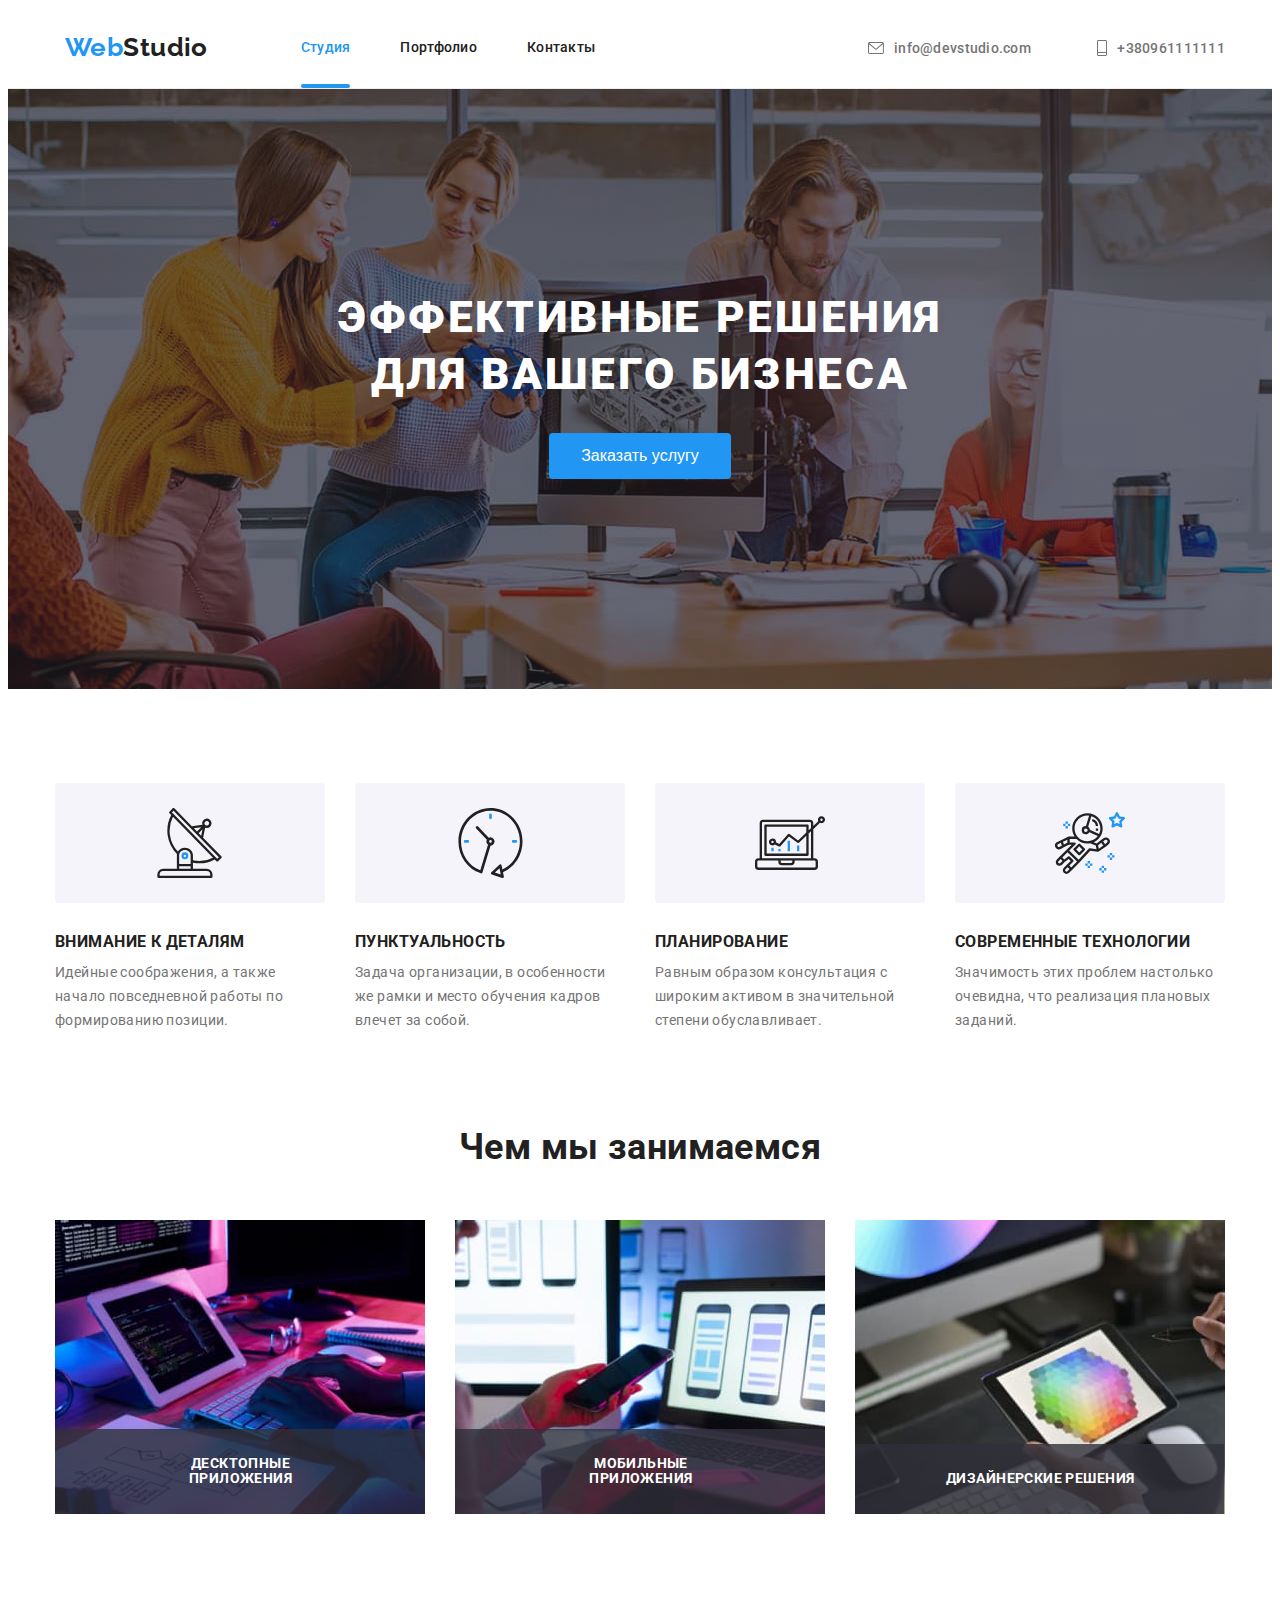
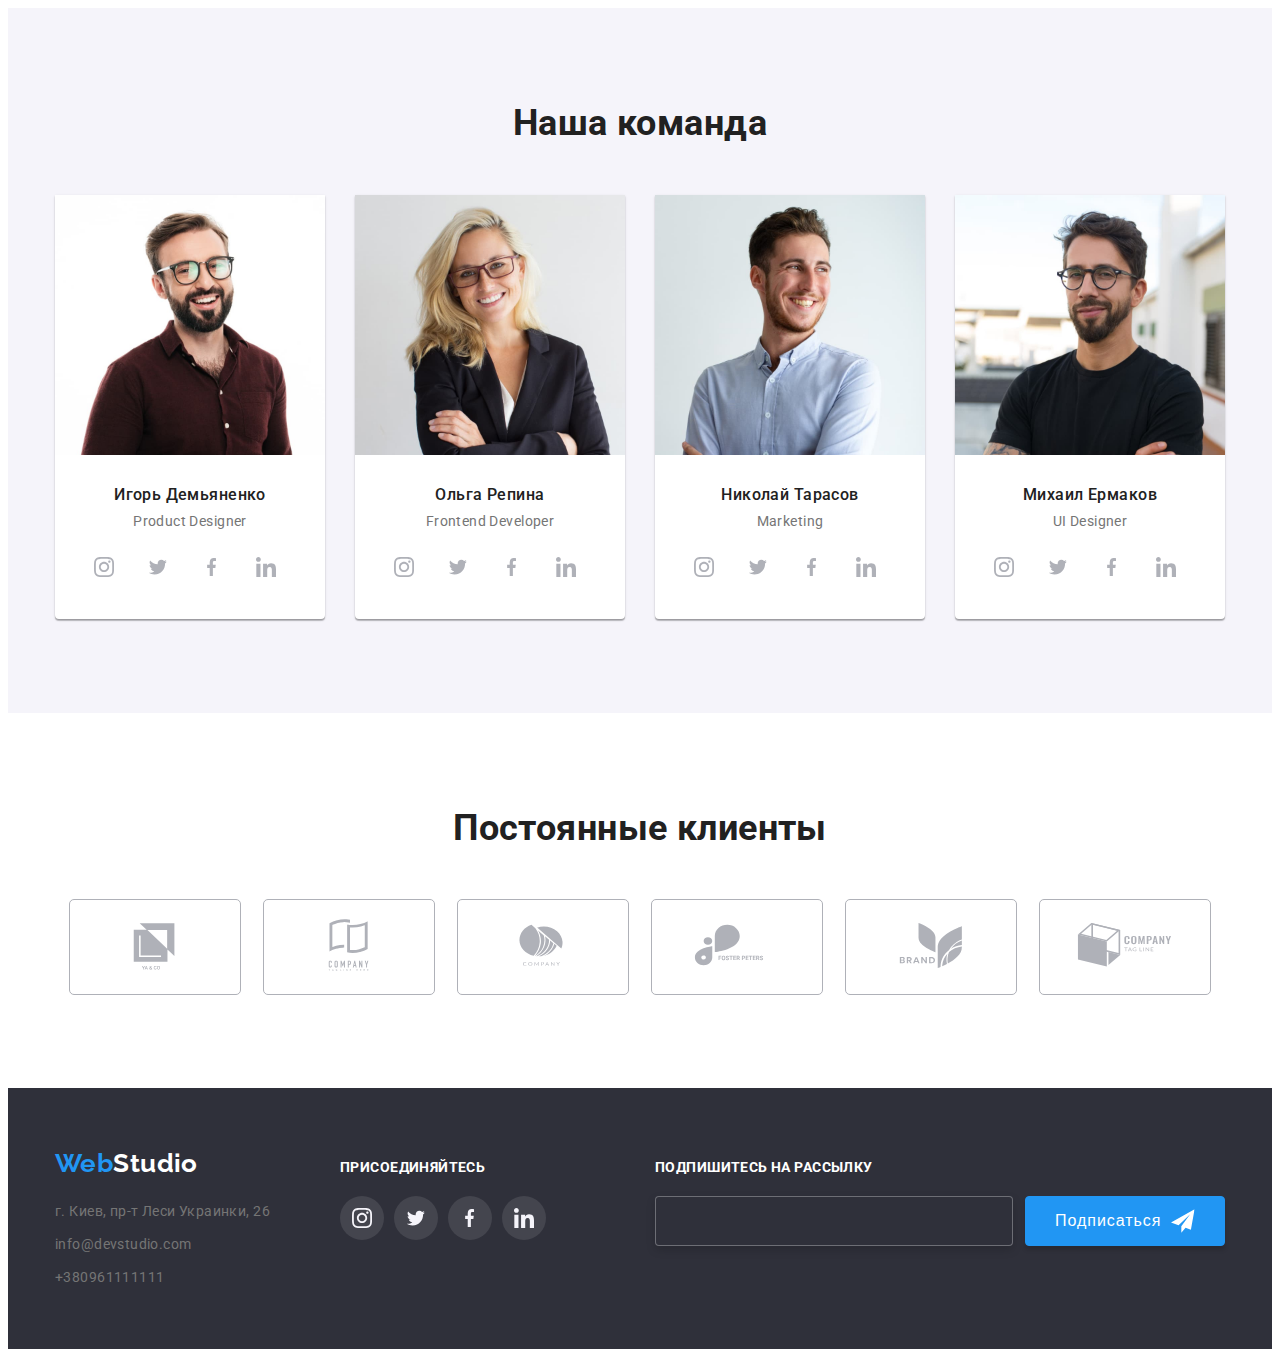
==== index.html @ 0c98d7c2 "Create" ====
<!DOCTYPE html>
<html lang="ru">

<head>
    <meta charset="UTF-8">
    <meta http-equiv="X-UA-Compatible" content="IE=edge">
    <meta name="viewport" content="width=device-width, initial-scale=1.0">
    <link href="https://fonts.googleapis.com/css2?family=Oleo+Script&family=Raleway:wght@700&family=Roboto:wght@400;500;700;900&display=swap" rel="stylesheet">
    <link rel="stylesheet" href="https://cdnjs.cloudflare.com/ajax/libs/modern-normalize/1.1.0/modern-normalize.min.css"
        integrity="sha512-wpPYUAdjBVSE4KJnH1VR1HeZfpl1ub8YT/NKx4PuQ5NmX2tKuGu6U/JRp5y+Y8XG2tV+wKQpNHVUX03MfMFn9Q=="
        crossorigin="anonymous" referrerpolicy="no-referrer" />
    <link rel="stylesheet" href="https://cdnjs.cloudflare.com/ajax/libs/animate.css/4.1.1/animate.min.css" />
    <link rel="stylesheet" href="./css/styles.css">
    <title>Studio</title>
</head>
<body>
    <!-- Шапка страницы -->
<header class="header">
    <div class="nav-main container">
        <nav class="nav-logo">
            <a class="logo" href="./index.html"><span class="web-title">Web</span>Studio</a>
            <!-- Навигация в шапке -->
            <ul class="nav-list">
                <li><a class="nav-link current" href="./index.html">Студия</a></li>
                <li><a class="nav-link" href="./portfolio.html">Портфолио</a></li>
                <li><a class="nav-link" href="./contacts.html">Контакты</a></li>
            </ul>
        </nav>
        
        <!-- Контакты -->
        <ul class="nav-contacts">
            <li>
                <a class="contacts-link" href="/">
                    <svg class="icon-email">
                        <use href="./images/icons.svg#icon-email"></use>
                    </svg>
                info@devstudio.com</a>
            </li>
            <li><a class="contacts-link" href="/">
                <svg class="icon-phone">
                    <use href="./images/icons.svg#icon-phone"></use>
                </svg>
                +380961111111</a>
            </li>
        </ul>
    </div>
</header>
    <main>
        <!-- Блок под рекламу/видео -->
        <section class="hero section section-pad">
            <div class="container">
                <h1 class="hero-title">Эффективные решения для вашего бизнеса</h1>
                <button type="button" class="btn" data-modal-open>Заказать услугу</button>
                    <div class="backdrop is-hidden" data-modal>
                        <div class="modal">
                            <button class="close-btn" data-modal-close>&#xd7;</button>
                            <b class="modal-title">Оставьте свои данные, мы вам перезвоним</b>
                            <form class="modal-form">
                                <label for="name" class="form-input-box"> 
                                    Имя
                                    <input type="text" name="user-name" class="form-input" id="name">
                                    <svg class="form-icon icon-man">
                                        <use href="./images/icons.svg#icon-man"></use>
                                    </svg>
                                </label>
                                <label for="tel" class="form-input-box"> 
                                    Телефон
                                    <input type="text" name="user-phone" class="form-input" id="tel">
                                    <svg class="form-icon icon-phone-modal">
                                        <use href="./images/icons.svg#icon-phone-modal"></use>
                                    </svg>
                                </label>
                                <label for="email" class="form-input-box"> Почта
                                    <input type="text" name="user-email" class="form-input" id="email">
                                    <svg class="form-icon icon-mail">
                                        <use href="./images/icons.svg#icon-mail"></use>
                                    </svg>
                                </label>
                                <label class="form-input-box"> Комментарий
                                    <textarea name="form-comment" class="form-comment" placeholder="Введите текст"></textarea>
                                </label>
                                <input type="checkbox" class="policy-checkbox" id="check-policy">
                                <label for="check-policy" class="policy-box">Соглашаюсь с рассылкой и принимаю &nbsp;<a href="" class="policy-link">Условия договора</a>
                                </label>
                                    <button type="submit" class="modal-button">Отправить</button>

                            </form>
                    
                    
                        </div>
                    </div>
                
            </div>
            
        </section>
        <!-- Перечисление четырёх особенностей -->
        <section class="section">
            
            <div class="container"> 
                <h2 class="hidden"> Чем мы занимаемся </h2>
                <ul class="features-list">
                    <li class="features-item logo-satelite">
                        <h3 class="header-three">Внимание к деталям</h3>
                        <p class="features-text">Идейные соображения, а также начало повседневной работы по формированию позиции.</p>
                    </li>
                    <li class="features-item logo-time">
                        <h3 class="header-three">Пунктуальность</h3>
                        <p class="features-text">Задача организации, в особенности же рамки и место обучения кадров влечет за собой.</p>
                    </li>
                    <li class="features-item logo-laptop">
                        <h3 class="header-three">Планирование</h3>
                        <p class="features-text">Равным образом консультация с широким активом в значительной степени обуславливает.</p>
                    </li>
                    <li class="features-item logo-astronaut">
                        <h3 class="header-three">Современные технологии</h3>
                        <p class="features-text">Значимость этих проблем настолько очевидна, что реализация плановых заданий.</p>
                    </li>
                </ul>
            </div>
        </section>
        <!-- Чем мы занимаемся -->
        <section class="section section-pad">
            <div class="container">
            <h2 class="section-header">Чем мы занимаемся</h2>
            <ul class="img-list">
                <li class="thumb">
                    <img class="img" src="./images/box-one.jpg" alt="Изображение 1" width="370" height="294">
                    <p class="label desctop">Десктопные приложения</p>
                </li>
                <li class="thumb">
                    <img class="img" src="./images/box-two.jpg" alt="Изображение 2" width="370" height="294">
                    <p class="label mobile">Мобильные приложения</p>
                </li>
                
                <li class="thumb">
                    <img class="img" src="./images/box-three.jpg" alt="Изображение 3" width="370" height="294">
                    <p class="label design">Дизайнерские решения</p>
                </li>
            </ul>
            </div>
        </section>
        <!-- Наша команда -->
        <section class="section">
            <div class="container">
                <h2 class="section-header">Наша команда</h2>
                <ul class="team-list">
                    <li class="teammember">
                        <img src="./images/img-one.jpg" alt="Product Designer" width="270" height="260">
                        <div class="name-title">
                            <h3 class="name">Игорь Демьяненко</h3>
                            <p class="job-title">Product Designer</p>
                            <ul class="social-list">
                                <li class="social-item">
                                    <a href="https://www.instagram.com/" class="social-link">
                                        <svg class="icon-instagram">
                                            <use href="./images/icons.svg#icon-instagram"></use>
                                        </svg>
                                    </a>
                                </li>
                                <li class="social-item">
                                    <a href="https://twitter.com/?lang=ru" class="social-link">
                                        <svg class="icon-twitter">
                                            <use href="./images/icons.svg#icon-twitter"></use>
                                        </svg>
                                    </a>
                                </li>
                                <li class="social-item">
                                    <a href="https://www.facebook.com/" class="social-link">
                                        <svg class="icon-facebook">
                                            <use href="./images/icons.svg#icon-facebook"></use>
                                        </svg>
                                    </a>
                                </li>
                                <li class="social-item">
                                    <a href="https://ru.linkedin.com/" class="social-link">
                                        <svg class="icon-linkedin">
                                            <use href="./images/icons.svg#icon-linkedin"></use>
                                        </svg>
                                    </a>
                                </li>
                            </ul>
                        </div>
                    </li>
                    <li class="teammember">
                        <img src="./images/img-two.jpg" alt="Frontend Developer" width="270" height="260">
                        <div class="name-title">
                            <h3 class="name">Ольга Репина</h3>
                            <p class="job-title">Frontend Developer</p>
                            <ul class="social-list">
                                <li class="social-item">
                                    <a href="https://www.instagram.com/" class="social-link">
                                        <svg class="icon-instagram">
                                            <use href="./images/icons.svg#icon-instagram"></use>
                                        </svg>
                                    </a>
                                </li>
                                <li class="social-item">
                                    <a href="https://twitter.com/?lang=ru" class="social-link">
                                        <svg class="icon-twitter">
                                            <use href="./images/icons.svg#icon-twitter"></use>
                                        </svg>
                                    </a>
                                </li>
                                <li class="social-item">
                                    <a href="https://www.facebook.com/" class="social-link">
                                        <svg class="icon-facebook">
                                            <use href="./images/icons.svg#icon-facebook"></use>
                                        </svg>
                                    </a>
                                </li>
                                <li class="social-item">
                                    <a href="https://ru.linkedin.com/" class="social-link">
                                        <svg class="icon-linkedin">
                                            <use href="./images/icons.svg#icon-linkedin"></use>
                                        </svg>
                                    </a>
                                </li>
                            </ul>
                        </div>
                    </li>
                    <li class="teammember">
                        <img src="./images/img-three.jpg" alt="Marketing" width="270" height="260">
                        <div class="name-title">
                            <h3 class="name">Николай Тарасов</h3>
                            <p class="job-title">Marketing</p>
                            <ul class="social-list">
                                <li class="social-item">
                                    <a href="https://www.instagram.com/" class="social-link">
                                        <svg class="icon-instagram">
                                            <use href="./images/icons.svg#icon-instagram"></use>
                                        </svg>
                                    </a>
                                </li>
                                <li class="social-item">
                                    <a href="https://twitter.com/?lang=ru" class="social-link">
                                        <svg class="icon-twitter">
                                            <use href="./images/icons.svg#icon-twitter"></use>
                                        </svg>
                                    </a>
                                </li>
                                <li class="social-item">
                                    <a href="https://www.facebook.com/" class="social-link">
                                        <svg class="icon-facebook">
                                            <use href="./images/icons.svg#icon-facebook"></use>
                                        </svg>
                                    </a>
                                </li>
                                <li class="social-item">
                                    <a href="https://ru.linkedin.com/" class="social-link">
                                        <svg class="icon-linkedin">
                                            <use href="./images/icons.svg#icon-linkedin"></use>
                                        </svg>
                                    </a>
                                </li>
                            </ul>
                        </div>
                    </li>
                    <li class="teammember">
                        <img src="./images/img-four.jpg" alt="UI Designer" width="270" height="260">
                        <div class="name-title">
                            <h3 class="name">Михаил Ермаков</h3>
                            <p class="job-title">UI Designer</p>
                            <ul class="social-list">
                                <li class="social-item">
                                    <a href="https://www.instagram.com/" class="social-link">
                                        <svg class="icon-instagram">
                                            <use href="./images/icons.svg#icon-instagram"></use>
                                        </svg>
                                    </a>
                                </li>
                                <li class="social-item">
                                    <a href="https://twitter.com/?lang=ru" class="social-link">
                                        <svg class="icon-twitter">
                                            <use href="./images/icons.svg#icon-twitter"></use>
                                        </svg>
                                    </a>
                                </li>
                                <li class="social-item">
                                    <a href="https://www.facebook.com/" class="social-link">
                                        <svg class="icon-facebook">
                                            <use href="./images/icons.svg#icon-facebook"></use>
                                        </svg>
                                    </a>
                                </li>
                                <li class="social-item">
                                    <a href="https://ru.linkedin.com/" class="social-link">
                                        <svg class="icon-linkedin">
                                            <use href="./images/icons.svg#icon-linkedin"></use>
                                        </svg>
                                    </a>
                                </li>
                            </ul>
                        </div>
                    </li>
                </ul>
            </div>
        </section>
        <!-- Постоянные клиенты -->
        <section class="section">
            <div class="container clients-box">
                <h2 class="section-header">Постоянные клиенты</h2>
                <ul class="our-clients">
                    <li class="clients-item">
                        <a href="" class="clients-link">
                            <svg class="clients-icon">
                                <use href="./images/icons.svg#icon-logo1"></use>
                            </svg>
                        </a>
                    </li>
                    <li class="clients-item">
                        <a href="" class="clients-link">
                            <svg class="clients-icon">
                                <use href="./images/icons.svg#icon-logo2"></use>
                            </svg>
                        </a>
                    </li>
                    <li class="clients-item">
                        <a href="" class="clients-link">
                            <svg class="clients-icon">
                                <use href="./images/icons.svg#icon-logo3"></use>
                            </svg>
                        </a>
                    </li>
                    <li class="clients-item">
                        <a href="" class="clients-link">
                            <svg class="clients-icon">
                                <use href="./images/icons.svg#icon-logo4"></use>
                            </svg>
                        </a>
                    </li>
                    <li class="clients-item">
                        <a href="" class="clients-link">
                            <svg class="clients-icon">
                                <use href="./images/icons.svg#icon-logo5"></use>
                            </svg>
                        </a>
                    </li>
                    <li class="clients-item">
                        <a href="" class="clients-link">
                            <svg class="clients-icon">
                                <use href="./images/icons.svg#icon-logo6"></use>
                            </svg>
                        </a>
                    </li>
                </ul>
            </div>
        </section>
    </main>
    <!-- нижняя панель контаков -->
    <footer class="footer ">
        <div class="container footer-align">
            <div>
                <a class="logo-footer" href="./index.html"><span class="web-title">Web</span>Studio</a>
                    <address>
                        <ul class="footer-list">
                            <li class="footer-item"><a class="footer-link" href="/"> г. Киев, пр-т Леси Украинки, 26</a></li>
                            <li class="footer-item"><a class="footer-link" href="/">info@devstudio.com</a></li>
                            <li class="footer-item"><a class="footer-link" href="/">+380961111111</a></li>
                        </ul>
                    </address>
            </div>
        <div class="join-navigation">
            <h2 class="footer-title">Присоединяйтесь</h2>
            <ul class="join-list">
                <li class="join-item">
                    <a href="https://www.instagram.com/" class="join-icons-link">
                        <svg class="icon-instagram">
                            <use href="./images/icons.svg#icon-instagram"></use>
                        </svg>
                    </a>
                </li>
                <li class="join-item">
                    <a href="https://www.instagram.com/" class="join-icons-link">
                        <svg class="icon-twitter">
                            <use href="./images/icons.svg#icon-twitter"></use>
                        </svg>
                    </a>
                </li>
                <li class="join-item">
                    <a href="https://www.instagram.com/" class="join-icons-link">
                        <svg class="icon-facebook">
                            <use href="./images/icons.svg#icon-facebook"></use>
                        </svg>
                    </a>
                </li>
                <li class="join-item">
                    <a href="https://www.instagram.com/" class="join-icons-link">
                        <svg class="icon-linkedin">
                            <use href="./images/icons.svg#icon-linkedin"></use>
                        </svg>
                    </a>
                </li>
            </ul>
        </div>
            <div class="subscribe-main">
                <form class="subscribe-form">
                    <h2 class="footer-title">Подпишитесь на рассылку</h2>
                        <div class="footer-input">
                            <label class="subscribe-text">
                                <input class="subscribe-input" type="email">
                            </label>
                            <button class="subscribe-button">
                                <span class="button-label"> Подписаться </span>
                                <svg class="button-icon">
                                    <use href="./images/icons.svg#icon-send"></use>
                                </svg>
                            </button>
                        </div>
                </form>
            </div>
        </div>
    </footer>

    <script src="./js/modal.js"></script>
</body>

</html>
---- css/styles.css ----
:root {
  --primary-text-color: #212121;
  --secondary-text-color: #757575;
  --hover-effect: #2196f3;
  --button-background: #f5f4fa;
  --background-color: #fff;
  --footer-bg-color: #2f303a;
  --border-color: #eeeeee;
  --background-color-cards: #5E5E5;
  --icons-color: #afb1b8;
  --button-footer-bgc: rgba(255, 255, 255, 0.1);
  --thumb-color-opacity: rgba(33, 150, 243, 0.9);
  --cubic-transition: cubic-bezier(0.4, 0, 0.2, 1);
}
* {
  box-sizing: border-box;
}

body {
  color: var(--primary-text-color);
  background-color: var(--background-color);
  font-family: 'Roboto', sans-serif;
  font-size: 14px;
  letter-spacing: 0.03em;
}
ul {
  list-style: none;
  padding-left: 0;
  margin: 0;
}
h1,
h2,
h3,
h4,
p {
  margin: 0;
  padding: 0;
}
a {
  text-decoration: none;
}
img {
  display: block;
  max-width: 100%;
  height: auto;
}
/* Навигация в шапке */
.logo,
.logo-footer {
  font-family: 'Raleway', sans-serif;
  color: var(--primary-text-color);
  font-size: 26px;
  line-height: 1.2;
  font-weight: bold;
  text-decoration: none;
}
.logo {
  padding-right: 93px;
  padding-top: 24px;
}

.logo .web-title,
.logo-footer .web-title {
  color: var(--hover-effect);
}
.nav-list,
.nav-contacts,
.button-list,
.projects-list,
.footer-list {
  list-style: none;
}
/* Контакты в шапке */
.contacts-link {
  text-decoration: none;
  color: var(--secondary-text-color);
  font-weight: 500;
  line-height: 1.17;
  letter-spacing: 0.02em;
  display: flex;
  align-items: center;

  transition: color 250ms cubic-bezier(0.4, 0, 0.2, 1);
}
.contacts-link:not(:last-child) {
  margin-right: 30px;
}

.contacts-link:hover,
.contacts-link:focus {
  color: var(--hover-effect);
}
.icon-email {
  width: 16px;
  height: 12px;
  fill: var(--secondary-text-color);
  margin-right: 10px;
}
.icon-phone {
  width: 10px;
  height: 16px;
  margin-right: 10px;
  fill: var(--secondary-text-color);
}
.contacts-link:hover .icon-email,
.contacts-link:focus .icon-email,
.contacts-link:hover .icon-phone,
.contacts-link:focus .icon-phone {
  fill: currentColor;
}

.nav-link {
  position: relative;

  display: block;
  color: inherit;
  text-decoration: none;
  font-weight: 500;
  line-height: 1.14;
  letter-spacing: 0.02em;
  margin-right: 50px;
  padding-bottom: 24px;
  padding-top: 32px;
  padding-bottom: 32px;

  transition: color 250ms cubic-bezier(0.4, 0, 0.2, 1);
}

.current.nav-link::after {
  position: absolute;

  content: '';

  display: block;
  width: 100%;
  height: 4px;
  background-color: var(--hover-effect);
  border-radius: 2px;
  bottom: 0;
  /* opacity: 0; */
}

.nav-list .nav-link:hover,
.nav-list .nav-link:focus {
  color: var(--hover-effect);
}
.nav-list .nav-link.current {
  color: var(--hover-effect);
}

/*-------------- Хэдер------------------- */
.header {
  border-bottom: 1px solid #ececec;
}
.nav-main {
  margin: auto;
  display: flex;
  align-items: center;
  justify-content: space-between;
}
.nav-logo {
  display: flex;
  margin-left: 10px;
}
.nav-list {
  display: flex;
  align-items: center;
  width: 294px;
  justify-content: space-between;
  margin-left: 0;
  margin-right: 0;
}

.nav-contacts {
  display: flex;
  width: 357px;
  justify-content: space-between;
}
/* Класс невидимки */
.hidden {
  width: 1px;
  height: 1px;
  overflow: hidden;
  opacity: 0;
  margin-top: -1px;
}
/* Вспомогательный контейнер */
.container {
  width: 1200px;
  padding-left: 15px;
  padding-right: 15px;
  margin-left: auto;
  margin-right: auto;
}
.section {
  padding-bottom: 94px;
  padding-top: 94px;
}
.section:nth-child(4n) {
  background-color: var(--button-background);
}
.section-pad {
  padding-top: 0;
}
/* -----------------------Студия------------------------------- */
/* Большой блок под рекламу  */
.hero-title {
  color: var(--background-color);
  font-weight: 900;
  font-size: 44px;
  line-height: 1.3;
  letter-spacing: 0.06em;
  text-transform: uppercase;
  margin: 0 auto;
  width: 696px;
}
.hero {
  background-color: var(--footer-bg-color);
  text-align: center;
  padding-top: 200px;
  padding-bottom: 200px;

  height: 600px;
  max-width: 1600px;
  margin-left: auto;
  margin-right: auto;
  background-image: linear-gradient(to right, rgba(47, 48, 58, 0.4), rgba(47, 48, 58, 0.4)),
    url(../images/overlay.jpg);
  background-repeat: no-repeat;
  background-position: center;
}
/* Кнопка на странице Cтудия */
.btn {
  background-color: var(--hover-effect);
  color: var(--background-color);
  font-weight: 500;
  font-size: 16px;
  line-height: 1.6;
  text-align: center;
  border: none;
  border-radius: 4px;
  padding: 10px 32px;
  margin-top: 30px;
}
.btn:hover,
.btn:active {
  cursor: pointer;
}

/* Стили заголовка и текста на странице Cтудия */
/* Перечисление особенностей на странице Студия */
.features-list {
  display: flex;
  justify-content: space-between;
}
.features-item::before {
  display: block;
  content: '';
  height: 120px;
  margin-bottom: 30px;
  background-color: var(--button-background);
  border-radius: 4px;
}
.features-item.logo-satelite::before {
  background-image: url(../images/satelite.svg);
  background-size: 65.32px 70px;
  background-repeat: no-repeat;
  background-position: center;
}
.features-item.logo-time::before {
  background-image: url(../images/time.svg);
  background-size: 66.96px 70px;
  background-repeat: no-repeat;
  background-position: center;
}
.features-item.logo-laptop::before {
  background-image: url(../images/laptop.svg);
  background-repeat: no-repeat;
  background-position: center;
}
.features-item.logo-astronaut::before {
  background-image: url(../images/astronaut.svg);
  background-size: 70px 70px;
  background-repeat: no-repeat;
  background-position: center;
}
.features-item {
  width: 270px;
}

.img-list {
  display: flex;
  justify-content: space-between;
}
.team-list {
  display: flex;
  background-color: var(--button-background);
  justify-content: space-between;
}
.teammember:not(:last-child) {
  margin-right: 30px;
}
.teammember {
  background-color: var(--background-color);
  box-shadow: 0px 1px 3px rgba(0, 0, 0, 0.12), 0px 1px 1px rgba(0, 0, 0, 0.14),
    0px 2px 1px rgba(0, 0, 0, 0.2);
  border-radius: 0px 0px 4px 4px;
}
/* Социальные сети в карточках */
.social-list {
  display: flex;
  justify-content: center;
  margin-top: 16px;
}
.social-link {
  width: 44px;
  height: 44px;
  display: inline-flex;
  justify-content: center;
  align-items: center;
  fill: var(--icons-color);
  overflow: hidden;
  border-radius: 50%;

  transition: fill 250ms cubic-bezier(0.4, 0, 0.2, 1);
  transition: background-color 250ms cubic-bezier(0.4, 0, 0.2, 1);
}
.social-link:hover {
  background-color: var(--hover-effect);
  fill: white;
}
.social-item:not(last-child) {
  margin-right: 10px;
}
.icon-instagram {
  width: 20px;
  height: 20px;
}
.icon-twitter {
  width: 20px;
  height: 16.25px;
}
.icon-facebook {
  width: 10px;
  height: 20px;
}
.icon-linkedin {
  width: 20px;
  height: 20px;
}
.section-header {
  font-style: normal;
  font-weight: bold;
  font-size: 36px;
  line-height: 1.2;
  padding-top: 0;
  text-align: center;
  margin-bottom: 50px;
}

.header-three,
.name {
  color: var(--primary-text-color);
  font-style: normal;
  font-weight: bold;
  text-transform: capitalize;
  line-height: 1.1;
}
.name-title {
  padding-top: 30px;
  padding-bottom: 30px;
  text-align: center;
}
.name {
  margin-bottom: 10px;
}
.header-three {
  text-transform: uppercase;
  margin-bottom: 10px;
}
.features-text,
.job-title {
  color: var(--secondary-text-color);
  font-style: normal;
  font-weight: normal;
  line-height: 1.7;
}
.name {
  font-weight: 500;
  font-size: 16px;
  line-height: 1.2;
}
.job-title {
  line-height: 1.1;
}
/* Наши клиенты */
.clients-box {
  width: 1170px;
}
.our-clients {
  display: flex;
  justify-content: space-between;
}
.clients-item {
  outline: 1px solid var(--icons-color);
  width: 170px;
  height: 94px;
  border-radius: 4px;

  transition: outline 250ms cubic-bezier(0.4, 0, 0.2, 1);
}
.clients-icon {
  width: 106px;
  height: 60px;
  margin: 16px 32px;
  fill: var(--icons-color);

  transition: fill 250ms cubic-bezier(0.4, 0, 0.2, 1);
}
.clients-item:hover {
  outline: 1px solid var(--hover-effect);
}
.clients-item:hover .clients-icon {
  fill: var(--hover-effect);
}

/* ---------------Страница Портфолио----------------------- */

/* Кнопки перехода между проектами */
.button {
  background-color: var(--button-background);
  color: inherit;
  font-family: inherit;
  font-weight: 500;
  font-size: 16px;
  line-height: 1.6;
  text-align: center;
  border: none;
  border-radius: 4px;
  margin-right: 8px;
  white-space: nowrap;
  padding: 6px 22px;

  transition: color 250ms cubic-bezier(0.4, 0, 0.2, 1);
  transition: background-color 250ms cubic-bezier(0.4, 0, 0.2, 1);
}
.button:not(:last-child) {
  margin-right: 0;
}
.button:hover,
.button:focus {
  background-color: var(--hover-effect);
  color: var(--background-color);
  cursor: pointer;
  box-shadow: 0px 3px 1px rgba(0, 0, 0, 0.1), 0px 1px 2px rgba(0, 0, 0, 0.08),
    0px 2px 2px rgba(0, 0, 0, 0.12);
}
/* кнопки навигации вверху в портфолио */
.button-list {
  display: flex;
  margin-bottom: 50px;
  justify-content: center;
}

/* Блок проэктов */
.projects-list {
  display: flex;
  flex-wrap: wrap;

  margin-right: -30px;
  margin-bottom: -30px;
  padding: 0;
}
.project-link {
  text-decoration: none;
  display: block;
}
.card-footer {
  padding: 20px 24px;
}
.header-two {
  color: var(--primary-text-color);
  font-size: 18px;
  line-height: 2;
  letter-spacing: 0.06em;
}
.project-text {
  color: var(--secondary-text-color);
  font-size: 16px;
  line-height: 1.87;
}
.project-title {
  padding: 20px 24px;
  border-bottom: 1px solid var(--border-color);
  border-left: 1px solid var(--border-color);
  border-right: 1px solid var(--border-color);
}
.project-item {
  margin-right: 30px;
  margin-bottom: 30px;
}

.project-link:hover,
.project-link:focus {
  box-shadow: 0px 1px 1px rgba(0, 0, 0, 0.12), 0px 4px 4px rgba(0, 0, 0, 0.06),
    1px 4px 6px rgba(0, 0, 0, 0.16);
}
.project-thumb {
  position: relative;
  overflow: hidden;
}
.thumb-overlay {
  position: absolute;
  transition: transform 250ms cubic-bezier(0.4, 0, 0.2, 1);
  transform: translatey(101%);
  background: var(--thumb-color-opacity);
  font-size: 18px;
  line-height: 1.5;
  color: var(--background-color);
  text-align: center;
  padding: 63px 24px;
  height: 100%;
  width: 100%;
  left: 0;
  top: 0;
}
.project-link:hover .thumb-overlay {
  transform: translatey(0);
}

.project-image {
  margin-left: 0;
  margin-right: 0;
}
.project-item:nth-last-child(-n + 3) {
  margin-bottom: 0;
}
/* Блок контактов внизу */
.footer-link {
  text-decoration: none;
  color: var(--secondary-text-color);
  font-style: normal; /* здесь пришлось перебить тег адрес */
  font-weight: 400;
  line-height: 1.71;

  transition: color 250ms cubic-bezier(0.4, 0, 0.2, 1);
}
.footer-link:hover,
.footer-link:focus {
  color: var(--background-color);
}
.footer {
  padding-top: 60px;
  padding-bottom: 60px;
  background-color: var(--footer-bg-color);
  display: flex;
  align-items: center;
}

.logo-footer {
  color: var(--background-color);
}
.footer-item:not(:last-child) {
  align-content: space-between;
  margin-bottom: 9px;
}
.footer-list {
  margin-top: 20px;
}
.join-navigation {
  margin-left: 70px;
}
.join-list {
  width: 206px;
  height: 80px;
  display: flex;
}
.join-icons-link {
  width: 44px;
  height: 44px;
  display: inline-flex;
  justify-content: center;
  align-items: center;
  fill: var(--button-background);
  border-radius: 50%;
  background-color: var(--button-footer-bgc);
  margin-right: 10px;

  transition: background-color 250ms cubic-bezier(0.4, 0, 0.2, 1);
}
.join-icons-link:hover {
  background-color: var(--hover-effect);
  fill: white;
  border-radius: 50%;
}
.footer-title {
  text-transform: uppercase;
  color: var(--background-color);
  font-weight: 700;
  font-size: 14px;
  line-height: 1.1;
  margin-bottom: 20px;
}
.footer-align {
  display: flex;
  align-items: baseline;
}
.backdrop {
  position: fixed;
  top: 0;
  left: 0;
  width: 100%;
  height: 100%;
  background-color: rgba(0, 0, 0, 0.2);
  z-index: 100;
  transition: opacity 250ms cubic-bezier(0.4, 0, 0.2, 1);
}
.backdrop.is-hidden {
  opacity: 0;
  pointer-events: none;

  transition: opacity 250ms cubic-bezier(0.4, 0, 0.2, 1);
}
/* Секция подписки в футере */
.subscribe-main {
  margin-left: auto;
}
.footer-input {
  display: flex;
}
.subscribe-input {
  width: 358px;
  height: 50px;
  border: 1px solid rgba(255, 255, 255, 0.3);
  filter: drop-shadow(0px 4px 4px rgba(0, 0, 0, 0.15));
  border-radius: 4px;
  font-size: 16px;
  line-height: 1.3;
  display: flex;
  align-items: center;
  letter-spacing: 0.03em;
  color: rgba(255, 255, 255, 0.6);
  background-color: var(--footer-bg-color);
  padding: 15px 0px 15px 16px;
}
.subscribe-input:focus {
  outline: none;
  border: 1px solid rgba(255, 255, 255, 0.3);
}
.subscribe-button {
  width: 200px;
  height: 50px;
  background: var(--hover-effect);
  box-shadow: 0px 4px 4px rgba(0, 0, 0, 0.15);
  border: 1px solid var(--hover-effect);
  border-radius: 4px;
  color: var(--background-color);
  font-size: 16px;
  line-height: 1.9;
  letter-spacing: 0.06em;
  margin-left: 12px;
  cursor: pointer;
  display: inline-flex;
  align-items: center;
  text-align: center;
  padding: 10px 29px;
  transition: 250ms var(--cubic-transition) var(--hover-effect);
}
.subscribe-button:hover,
.subscribe-button:focus {
  background-color: #188ce8;
}
.button-icon {
  cursor: pointer;
  display: inline-block;
  width: 24px;
  height: 24px;
  margin-left: 10px;
}

/* Модальное окно */
.modal {
  position: absolute;
  top: 50%;
  left: 50%;
  transform: translate(-50%, -50%);

  min-height: 581px;
  min-width: 528px;
  background-color: var(--background-color);
  box-shadow: 0px 1px 3px rgba(0, 0, 0, 0.12), 0px 1px 1px rgba(0, 0, 0, 0.14),
    0px 2px 1px rgba(0, 0, 0, 0.2);
  border-radius: 4px;
  padding: 40px;
}
.close-btn {
  width: 30px;
  height: 30px;
  border-radius: 50%;
  background-color: #fff;
  border: 1px solid rgba(0, 0, 0, 0.1);

  position: absolute;
  top: 8px;
  right: 8px;
  font-size: 1.5em;
  transition: 250ms var(--cubic-transition) var(--hover-effect);
  cursor: pointer;
  display: flex;
  justify-content: center;
  align-items: center;
}
.close-btn:hover {
  color: var(--hover-effect);
}
.modal-form {
  margin-top: 12px;
}
.modal-title {
  font-size: 20px;
  line-height: 1.1;
  text-align: center;
  letter-spacing: 0.03em;

  color: var(--primary-text-color);
}
.form-input-box {
  display: block;
  margin-bottom: 10px;
  font-size: 12px;
  line-height: 1.1;
  color: var(--secondary-text-color);

  position: relative;
  text-align: left;
}

.form-input,
.form-comment {
  border: 1px solid rgba(33, 33, 33, 0.2);
  border-radius: 4px;
  height: 40px;
  width: 100%;
  margin-top: 4px;
  padding: 0 10px 0 35px;
  transition: 250ms var(--cubic-transition) border;
}
.form-input:focus,
.form-comment:focus {
  outline: none;
  border: 1px solid var(--hover-effect);
}
.form-input:focus + .form-icon {
  fill: var(--hover-effect);
}
.form-comment {
  font-family: inherit;
  resize: none;
  height: 120px;

  padding: 12px 16px;
}
.form-comment::placeholder {
  color: rgba(117, 117, 117, 0.5);
}
.form-icon {
  position: absolute;
  display: block;
  top: 55%;
  left: 15px;

  transition: 250ms var(--cubic-transition) fill;
}
.icon-phone-modal {
  width: 13px;
  height: 13px;
}
.icon-mail {
  width: 15px;
  height: 13px;
}

.icon-man {
  width: 12px;
  height: 12px;
}
.policy-box {
  font-size: 14px;
  line-height: 1.5;
  letter-spacing: 0.03em;
  color: var(--secondary-text-color);
  display: flex;
  align-items: center;
  margin-bottom: 30px;
}
.policy-link {
  text-decoration: underline;
  color: var(--hover-effect);
}

.policy-checkbox {
  position: absolute;
  width: 1px;
  height: 1px;
  margin: -1px;
  border: 0;
  padding: 0;
  clip: rect(0 0 0 0);
  overflow: hidden;
}
.policy-box::before {
  content: '';
  width: 16px;
  height: 16px;
  border: 1px solid var(--primary-text-color);
  border-radius: 2px;
  margin-right: 7px;
}
.policy-checkbox:checked + .policy-box:before {
  background-color: var(--hover-effect);
  background-image: url(../images/checkbox.svg);
  background-repeat: no-repeat;
  background-position: center;
  background-size: contain;
}
.policy-checkbox:focus + .policy-box:before {
  border: 2px solid var(--hover-effect);
}
.modal-button {
  background-color: var(--hover-effect);
  color: var(--background-color);
  width: 200px;
  font-weight: 500;
  font-size: 16px;
  line-height: 1.6;
  border: none;
  box-shadow: 0px 4px 4px rgba(0, 0, 0, 0.15);
  border-radius: 4px;
  padding: 10px 55px;
  cursor: pointer;
}
.modal-button:hover,
.modal-button:focus {
  background-color: #188ce8;
}

.thumb {
  position: relative;

  /* border-radius: 4px;
  overflow: hidden;
  background-color: #fff;
  box-shadow: 0px 2px 1px -1px rgba(0, 0, 0, 0.2), 0px 1px 1px 0px rgba(0, 0, 0, 0.14),
    0px 1px 3px 0px rgba(0, 0, 0, 0.12); */
}
.thumb > .label {
  position: absolute;
  bottom: 0;
  text-transform: uppercase;
  color: var(--background-color);
  font-style: normal;
  font-weight: bold;
  font-size: 14px;
  line-height: 1.1;
  text-align: center;
  letter-spacing: 0.03em;
  background: rgba(47, 48, 58, 0.8);
  padding-top: 27px;
  padding-bottom: 27px;
}
.desctop {
  padding-right: 82px;
  padding-left: 83px;
}
.mobile {
  padding-right: 84px;
  padding-left: 86px;
}
.design {
  padding-right: 90px;
  padding-left: 91px;
}

/* Страница контактов */
.test {
  width: 1200px;
  height: 1200px;
  margin: 0 auto;
}
.construct {
  display: block;
  margin-left: auto;
  margin-right: auto;
  padding-top: 200px;
}
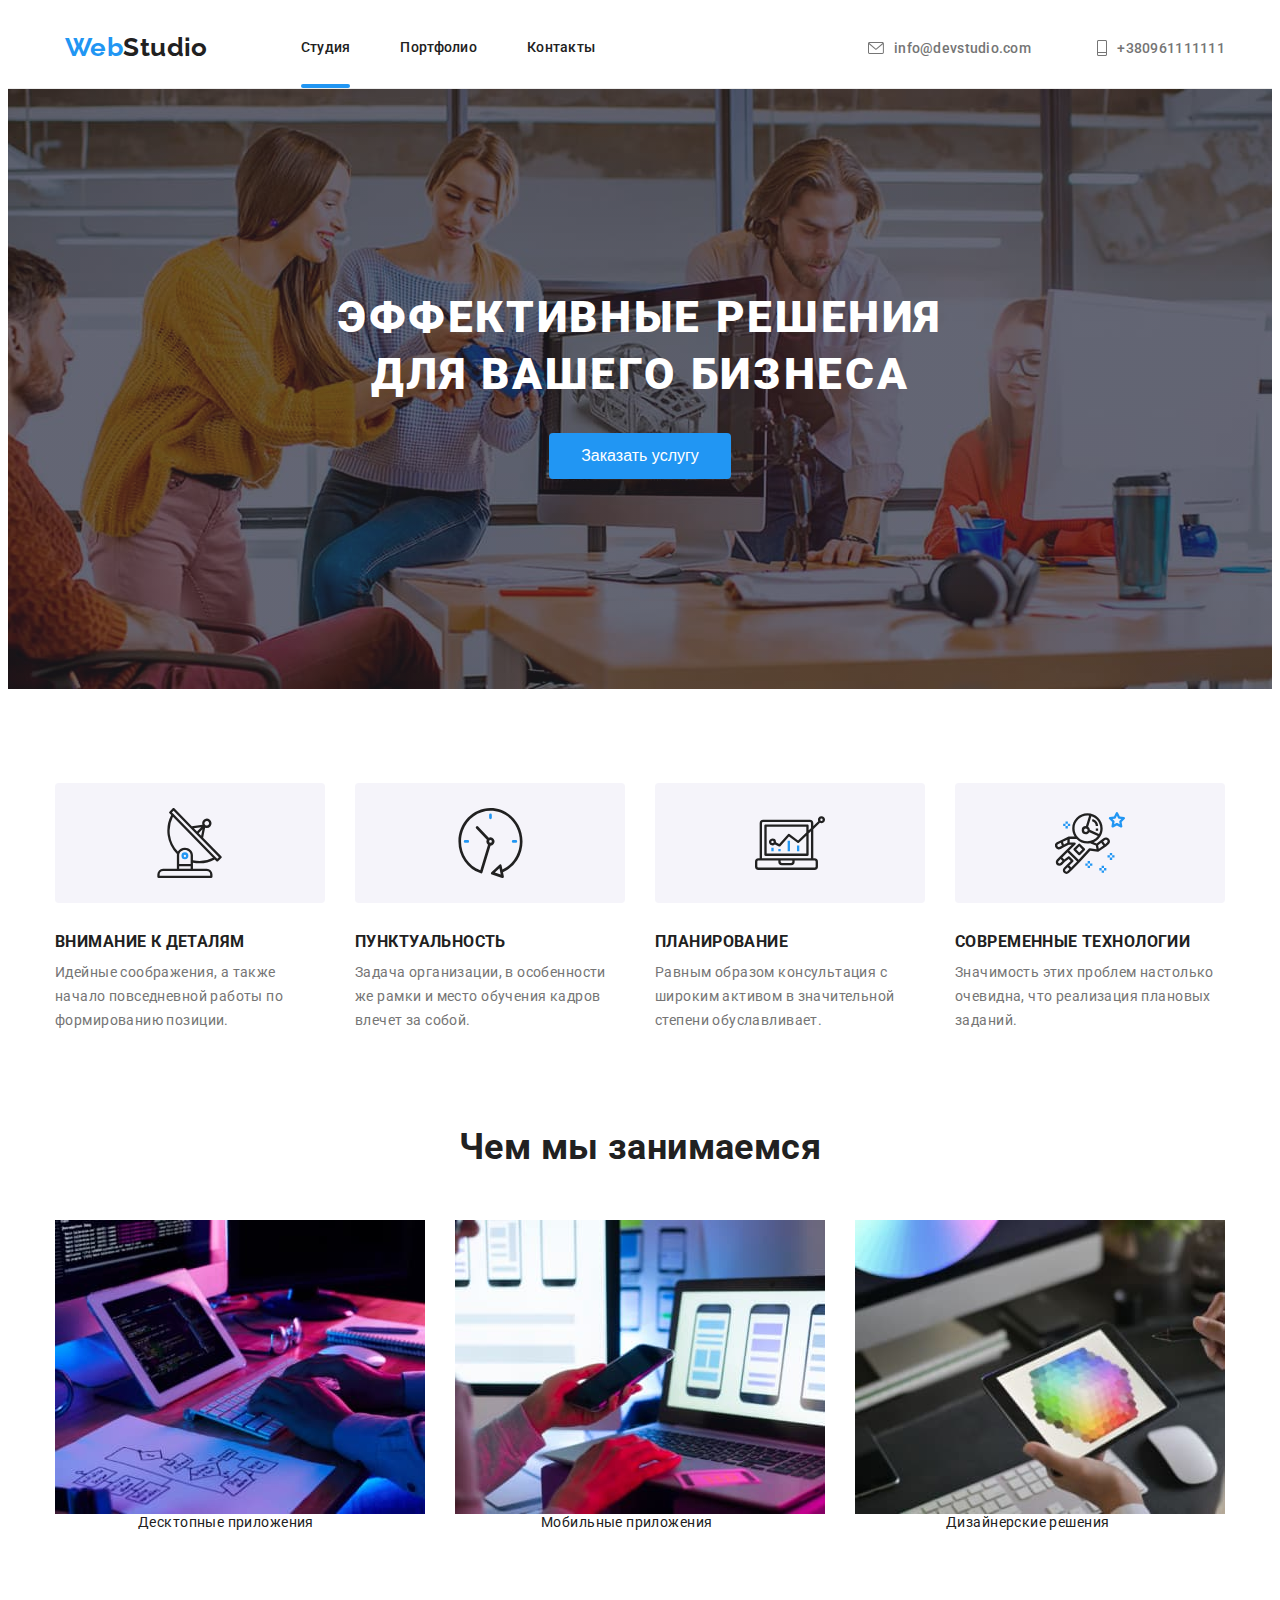
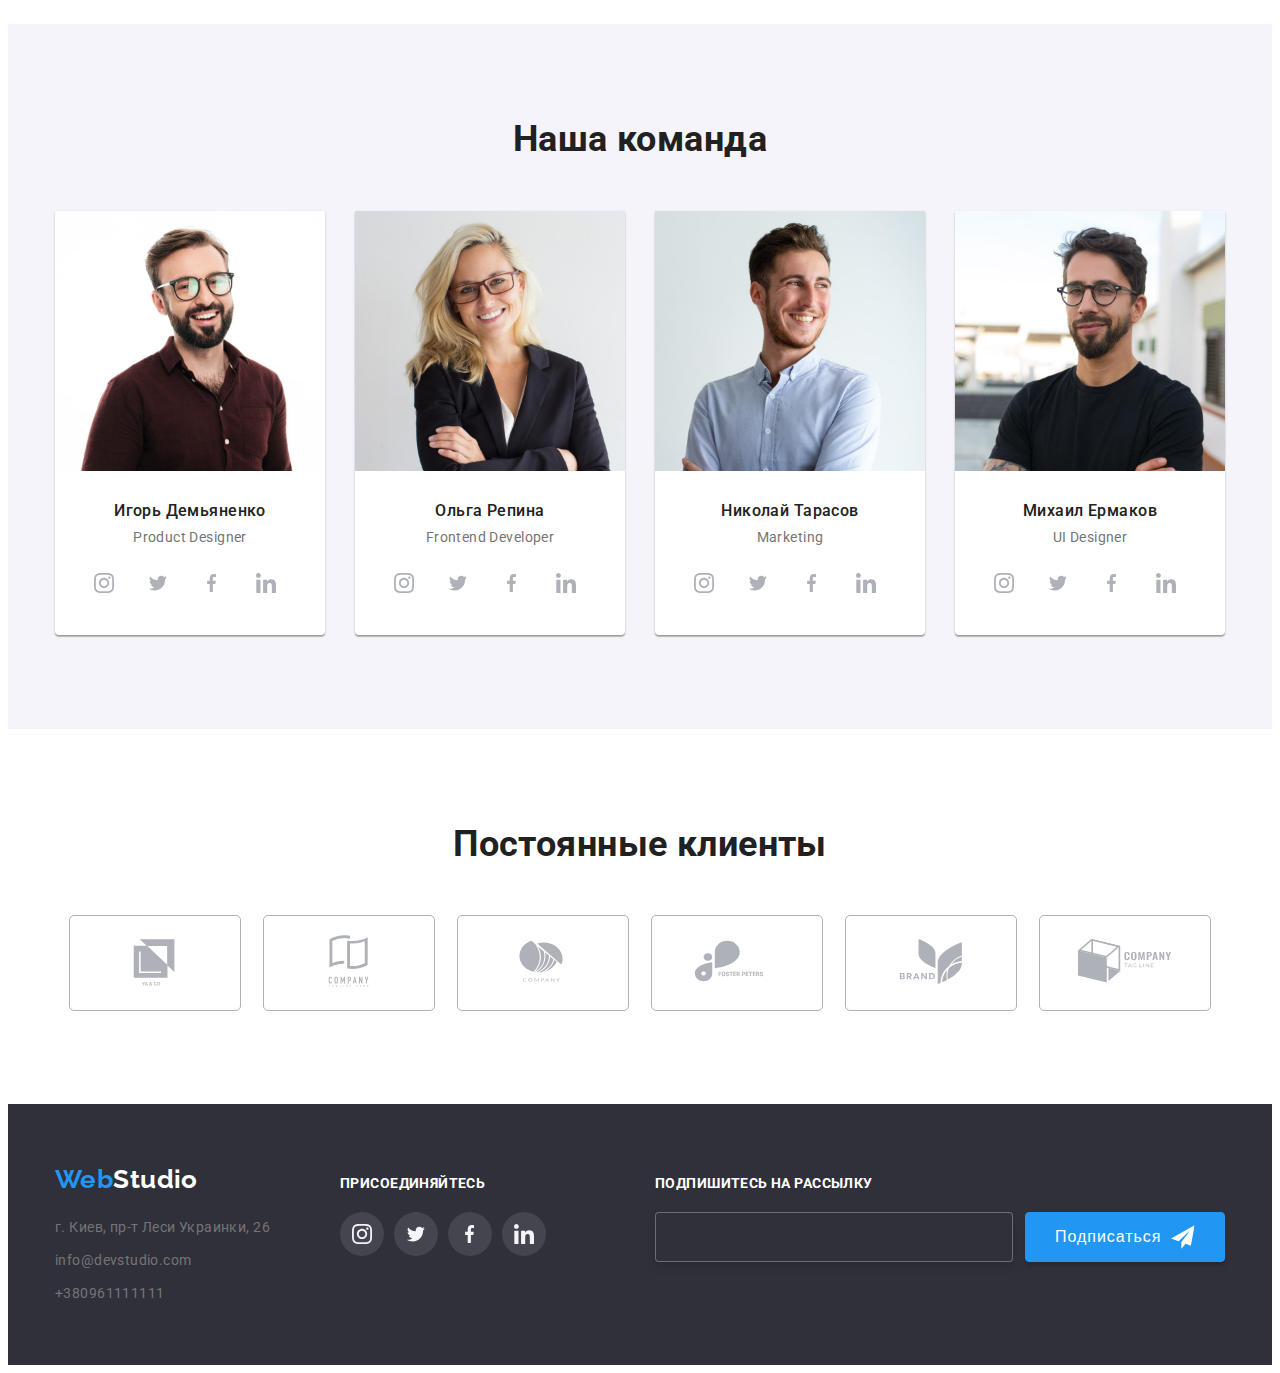
==== commit d7aee5fd: "BEM update" ====
--- a/index.html
+++ b/index.html
@@ -16,28 +16,28 @@
 <body>
     <!-- Шапка страницы -->
 <header class="header">
-    <div class="nav-main container">
-        <nav class="nav-logo">
+    <div class="nav__main container">
+        <nav class="nav__logo">
             <a class="logo" href="./index.html"><span class="web-title">Web</span>Studio</a>
             <!-- Навигация в шапке -->
-            <ul class="nav-list">
-                <li><a class="nav-link current" href="./index.html">Студия</a></li>
-                <li><a class="nav-link" href="./portfolio.html">Портфолио</a></li>
-                <li><a class="nav-link" href="./contacts.html">Контакты</a></li>
+            <ul class="nav__list">
+                <li><a class="nav__link current" href="./index.html">Студия</a></li>
+                <li><a class="nav__link" href="./portfolio.html">Портфолио</a></li>
+                <li><a class="nav__link" href="./contacts.html">Контакты</a></li>
             </ul>
         </nav>
         
         <!-- Контакты -->
-        <ul class="nav-contacts">
+        <ul class="contacts">
             <li>
-                <a class="contacts-link" href="/">
-                    <svg class="icon-email">
+                <a class="contacts__link" href="/">
+                    <svg class="contacts__email">
                         <use href="./images/icons.svg#icon-email"></use>
                     </svg>
                 info@devstudio.com</a>
             </li>
-            <li><a class="contacts-link" href="/">
-                <svg class="icon-phone">
+            <li><a class="contacts__link" href="/">
+                <svg class="contacts__phone">
                     <use href="./images/icons.svg#icon-phone"></use>
                 </svg>
                 +380961111111</a>
@@ -50,37 +50,37 @@
         <section class="hero section section-pad">
             <div class="container">
                 <h1 class="hero-title">Эффективные решения для вашего бизнеса</h1>
-                <button type="button" class="btn" data-modal-open>Заказать услугу</button>
+                <button type="button" class="hero-button" data-modal-open>Заказать услугу</button>
                     <div class="backdrop is-hidden" data-modal>
                         <div class="modal">
-                            <button class="close-btn" data-modal-close>&#xd7;</button>
+                            <button class="modal-close-button" data-modal-close>&#xd7;</button>
                             <b class="modal-title">Оставьте свои данные, мы вам перезвоним</b>
                             <form class="modal-form">
-                                <label for="name" class="form-input-box"> 
+                                <label for="name" class="modal-input-box"> 
                                     Имя
-                                    <input type="text" name="user-name" class="form-input" id="name">
-                                    <svg class="form-icon icon-man">
+                                    <input type="text" name="user-name" class="modal-input" id="name">
+                                    <svg class="modal-icon icon-man">
                                         <use href="./images/icons.svg#icon-man"></use>
                                     </svg>
                                 </label>
-                                <label for="tel" class="form-input-box"> 
+                                <label for="tel" class="modal-input-box"> 
                                     Телефон
-                                    <input type="text" name="user-phone" class="form-input" id="tel">
-                                    <svg class="form-icon icon-phone-modal">
+                                    <input type="text" name="user-phone" class="modal-input" id="tel">
+                                    <svg class="modal-icon icon-phone-modal">
                                         <use href="./images/icons.svg#icon-phone-modal"></use>
                                     </svg>
                                 </label>
-                                <label for="email" class="form-input-box"> Почта
-                                    <input type="text" name="user-email" class="form-input" id="email">
-                                    <svg class="form-icon icon-mail">
+                                <label for="email" class="modal-input-box"> Почта
+                                    <input type="text" name="user-email" class="modal-input" id="email">
+                                    <svg class="modal-icon icon-mail">
                                         <use href="./images/icons.svg#icon-mail"></use>
                                     </svg>
                                 </label>
-                                <label class="form-input-box"> Комментарий
-                                    <textarea name="form-comment" class="form-comment" placeholder="Введите текст"></textarea>
+                                <label class="modal-input-box"> Комментарий
+                                    <textarea name="form-comment" class="modal-form-comment" placeholder="Введите текст"></textarea>
                                 </label>
-                                <input type="checkbox" class="policy-checkbox" id="check-policy">
-                                <label for="check-policy" class="policy-box">Соглашаюсь с рассылкой и принимаю &nbsp;<a href="" class="policy-link">Условия договора</a>
+                                <input type="checkbox" class="modal-policy-checkbox" id="check-policy">
+                                <label for="check-policy" class="modal-policy-box">Соглашаюсь с рассылкой и принимаю &nbsp;<a href="" class="modal-policy-link">Условия договора</a>
                                 </label>
                                     <button type="submit" class="modal-button">Отправить</button>
 
@@ -95,7 +95,6 @@
         </section>
         <!-- Перечисление четырёх особенностей -->
         <section class="section">
-            
             <div class="container"> 
                 <h2 class="hidden"> Чем мы занимаемся </h2>
                 <ul class="features-list">
@@ -122,19 +121,19 @@
         <section class="section section-pad">
             <div class="container">
             <h2 class="section-header">Чем мы занимаемся</h2>
-            <ul class="img-list">
-                <li class="thumb">
-                    <img class="img" src="./images/box-one.jpg" alt="Изображение 1" width="370" height="294">
-                    <p class="label desctop">Десктопные приложения</p>
-                </li>
-                <li class="thumb">
-                    <img class="img" src="./images/box-two.jpg" alt="Изображение 2" width="370" height="294">
-                    <p class="label mobile">Мобильные приложения</p>
+            <ul class="portfolio-list">
+                <li class="portfolio-thumb">
+                    <img src="./images/box-one.jpg" alt="Изображение 1" width="370" height="294">
+                    <p class="portfolio-label desctop">Десктопные приложения</p>
+                </li>
+                <li class="portfolio-thumb">
+                    <img src="./images/box-two.jpg" alt="Изображение 2" width="370" height="294">
+                    <p class="portfolio-label mobile">Мобильные приложения</p>
                 </li>
                 
-                <li class="thumb">
-                    <img class="img" src="./images/box-three.jpg" alt="Изображение 3" width="370" height="294">
-                    <p class="label design">Дизайнерские решения</p>
+                <li class="portfolio-thumb">
+                    <img src="./images/box-three.jpg" alt="Изображение 3" width="370" height="294">
+                    <p class="portfolio-label design">Дизайнерские решения</p>
                 </li>
             </ul>
             </div>
@@ -143,12 +142,12 @@
         <section class="section">
             <div class="container">
                 <h2 class="section-header">Наша команда</h2>
-                <ul class="team-list">
-                    <li class="teammember">
+                <ul class="team">
+                    <li class="team-list-box">
                         <img src="./images/img-one.jpg" alt="Product Designer" width="270" height="260">
-                        <div class="name-title">
-                            <h3 class="name">Игорь Демьяненко</h3>
-                            <p class="job-title">Product Designer</p>
+                        <div class="team-list-label">
+                            <h3 class="team-name">Игорь Демьяненко</h3>
+                            <p class="team-title">Product Designer</p>
                             <ul class="social-list">
                                 <li class="social-item">
                                     <a href="https://www.instagram.com/" class="social-link">
@@ -181,11 +180,11 @@
                             </ul>
                         </div>
                     </li>
-                    <li class="teammember">
+                    <li class="team-list-box">
                         <img src="./images/img-two.jpg" alt="Frontend Developer" width="270" height="260">
-                        <div class="name-title">
-                            <h3 class="name">Ольга Репина</h3>
-                            <p class="job-title">Frontend Developer</p>
+                        <div class="team-list-label">
+                            <h3 class="team-name">Ольга Репина</h3>
+                            <p class="team-title">Frontend Developer</p>
                             <ul class="social-list">
                                 <li class="social-item">
                                     <a href="https://www.instagram.com/" class="social-link">
@@ -218,11 +217,11 @@
                             </ul>
                         </div>
                     </li>
-                    <li class="teammember">
+                    <li class="team-list-box">
                         <img src="./images/img-three.jpg" alt="Marketing" width="270" height="260">
-                        <div class="name-title">
-                            <h3 class="name">Николай Тарасов</h3>
-                            <p class="job-title">Marketing</p>
+                        <div class="team-list-label">
+                            <h3 class="team-name">Николай Тарасов</h3>
+                            <p class="team-title">Marketing</p>
                             <ul class="social-list">
                                 <li class="social-item">
                                     <a href="https://www.instagram.com/" class="social-link">
@@ -255,11 +254,11 @@
                             </ul>
                         </div>
                     </li>
-                    <li class="teammember">
+                    <li class="team-list-box">
                         <img src="./images/img-four.jpg" alt="UI Designer" width="270" height="260">
-                        <div class="name-title">
-                            <h3 class="name">Михаил Ермаков</h3>
-                            <p class="job-title">UI Designer</p>
+                        <div class="team-list-label">
+                            <h3 class="team-name">Михаил Ермаков</h3>
+                            <p class="team-title">UI Designer</p>
                             <ul class="social-list">
                                 <li class="social-item">
                                     <a href="https://www.instagram.com/" class="social-link">
@@ -300,44 +299,44 @@
             <div class="container clients-box">
                 <h2 class="section-header">Постоянные клиенты</h2>
                 <ul class="our-clients">
-                    <li class="clients-item">
-                        <a href="" class="clients-link">
-                            <svg class="clients-icon">
+                    <li class="our-clients-item">
+                        <a href="">
+                            <svg class="our-clients-icon">
                                 <use href="./images/icons.svg#icon-logo1"></use>
                             </svg>
                         </a>
                     </li>
-                    <li class="clients-item">
-                        <a href="" class="clients-link">
-                            <svg class="clients-icon">
+                    <li class="our-clients-item">
+                        <a href="">
+                            <svg class="our-clients-icon">
                                 <use href="./images/icons.svg#icon-logo2"></use>
                             </svg>
                         </a>
                     </li>
-                    <li class="clients-item">
-                        <a href="" class="clients-link">
-                            <svg class="clients-icon">
+                    <li class="our-clients-item">
+                        <a href="">
+                            <svg class="our-clients-icon">
                                 <use href="./images/icons.svg#icon-logo3"></use>
                             </svg>
                         </a>
                     </li>
-                    <li class="clients-item">
-                        <a href="" class="clients-link">
-                            <svg class="clients-icon">
+                    <li class="our-clients-item">
+                        <a href="">
+                            <svg class="our-clients-icon">
                                 <use href="./images/icons.svg#icon-logo4"></use>
                             </svg>
                         </a>
                     </li>
-                    <li class="clients-item">
-                        <a href="" class="clients-link">
-                            <svg class="clients-icon">
+                    <li class="our-clients-item">
+                        <a href="">
+                            <svg class="our-clients-icon">
                                 <use href="./images/icons.svg#icon-logo5"></use>
                             </svg>
                         </a>
                     </li>
-                    <li class="clients-item">
-                        <a href="" class="clients-link">
-                            <svg class="clients-icon">
+                    <li class="our-clients-item">
+                        <a href="">
+                            <svg class="our-clients-icon">
                                 <use href="./images/icons.svg#icon-logo6"></use>
                             </svg>
                         </a>
@@ -352,16 +351,16 @@
             <div>
                 <a class="logo-footer" href="./index.html"><span class="web-title">Web</span>Studio</a>
                     <address>
-                        <ul class="footer-list">
-                            <li class="footer-item"><a class="footer-link" href="/"> г. Киев, пр-т Леси Украинки, 26</a></li>
-                            <li class="footer-item"><a class="footer-link" href="/">info@devstudio.com</a></li>
-                            <li class="footer-item"><a class="footer-link" href="/">+380961111111</a></li>
+                        <ul class="address-list">
+                            <li class="address-item"><a class="address-link" href="/"> г. Киев, пр-т Леси Украинки, 26</a></li>
+                            <li class="address-item"><a class="address-link" href="/">info@devstudio.com</a></li>
+                            <li class="address-item"><a class="address-link" href="/">+380961111111</a></li>
                         </ul>
                     </address>
             </div>
-        <div class="join-navigation">
+        <div class="join-nav">
             <h2 class="footer-title">Присоединяйтесь</h2>
-            <ul class="join-list">
+            <ul class="join-nav-list">
                 <li class="join-item">
                     <a href="https://www.instagram.com/" class="join-icons-link">
                         <svg class="icon-instagram">
--- a/css/styles.css
+++ b/css/styles.css
@@ -64,14 +64,14 @@
   color: var(--hover-effect);
 }
 .nav-list,
-.nav-contacts,
+.contacts,
 .button-list,
 .projects-list,
-.footer-list {
+.address-list {
   list-style: none;
 }
 /* Контакты в шапке */
-.contacts-link {
+.contacts__link {
   text-decoration: none;
   color: var(--secondary-text-color);
   font-weight: 500;
@@ -82,34 +82,34 @@
 
   transition: color 250ms cubic-bezier(0.4, 0, 0.2, 1);
 }
-.contacts-link:not(:last-child) {
+.contacts__ink:not(:last-child) {
   margin-right: 30px;
 }
 
-.contacts-link:hover,
-.contacts-link:focus {
+.contacts__link:hover,
+.contacts__link:focus {
   color: var(--hover-effect);
 }
-.icon-email {
+.contacts__email {
   width: 16px;
   height: 12px;
   fill: var(--secondary-text-color);
   margin-right: 10px;
 }
-.icon-phone {
+.contacts__phone {
   width: 10px;
   height: 16px;
   margin-right: 10px;
   fill: var(--secondary-text-color);
 }
-.contacts-link:hover .icon-email,
-.contacts-link:focus .icon-email,
-.contacts-link:hover .icon-phone,
-.contacts-link:focus .icon-phone {
+.contacts__link:hover .contacts__email,
+.contacts__link:focus .contacts__email,
+.contacts__link:hover .contacts__phone,
+.contacts__link:focus .contacts__phone {
   fill: currentColor;
 }
 
-.nav-link {
+.nav__link {
   position: relative;
 
   display: block;
@@ -126,7 +126,7 @@
   transition: color 250ms cubic-bezier(0.4, 0, 0.2, 1);
 }
 
-.current.nav-link::after {
+.current.nav__link::after {
   position: absolute;
 
   content: '';
@@ -140,11 +140,11 @@
   /* opacity: 0; */
 }
 
-.nav-list .nav-link:hover,
-.nav-list .nav-link:focus {
+.nav-list .nav__link:hover,
+.nav-list .nav__link:focus {
   color: var(--hover-effect);
 }
-.nav-list .nav-link.current {
+.nav-list .nav__link.current {
   color: var(--hover-effect);
 }
 
@@ -152,17 +152,17 @@
 .header {
   border-bottom: 1px solid #ececec;
 }
-.nav-main {
+.nav__main {
   margin: auto;
   display: flex;
   align-items: center;
   justify-content: space-between;
 }
-.nav-logo {
+.nav__logo {
   display: flex;
   margin-left: 10px;
 }
-.nav-list {
+.nav__list {
   display: flex;
   align-items: center;
   width: 294px;
@@ -171,7 +171,7 @@
   margin-right: 0;
 }
 
-.nav-contacts {
+.contacts {
   display: flex;
   width: 357px;
   justify-content: space-between;
@@ -230,7 +230,7 @@
   background-position: center;
 }
 /* Кнопка на странице Cтудия */
-.btn {
+.hero-button {
   background-color: var(--hover-effect);
   color: var(--background-color);
   font-weight: 500;
@@ -242,8 +242,8 @@
   padding: 10px 32px;
   margin-top: 30px;
 }
-.btn:hover,
-.btn:active {
+.hero-button:hover,
+.hero-button:active {
   cursor: pointer;
 }
 
@@ -288,19 +288,19 @@
   width: 270px;
 }
 
-.img-list {
+.portfolio-list {
   display: flex;
   justify-content: space-between;
 }
-.team-list {
+.team {
   display: flex;
   background-color: var(--button-background);
   justify-content: space-between;
 }
-.teammember:not(:last-child) {
+.team-list-box:not(:last-child) {
   margin-right: 30px;
 }
-.teammember {
+.team-list-box {
   background-color: var(--background-color);
   box-shadow: 0px 1px 3px rgba(0, 0, 0, 0.12), 0px 1px 1px rgba(0, 0, 0, 0.14),
     0px 2px 1px rgba(0, 0, 0, 0.2);
@@ -359,19 +359,19 @@
 }
 
 .header-three,
-.name {
+.team-name {
   color: var(--primary-text-color);
   font-style: normal;
   font-weight: bold;
   text-transform: capitalize;
   line-height: 1.1;
 }
-.name-title {
+.team-list-label {
   padding-top: 30px;
   padding-bottom: 30px;
   text-align: center;
 }
-.name {
+.team-name {
   margin-bottom: 10px;
 }
 .header-three {
@@ -379,18 +379,18 @@
   margin-bottom: 10px;
 }
 .features-text,
-.job-title {
+.team-title {
   color: var(--secondary-text-color);
   font-style: normal;
   font-weight: normal;
   line-height: 1.7;
 }
-.name {
+.team-name {
   font-weight: 500;
   font-size: 16px;
   line-height: 1.2;
 }
-.job-title {
+.team-title {
   line-height: 1.1;
 }
 /* Наши клиенты */
@@ -401,7 +401,7 @@
   display: flex;
   justify-content: space-between;
 }
-.clients-item {
+.our-clients-item {
   outline: 1px solid var(--icons-color);
   width: 170px;
   height: 94px;
@@ -409,7 +409,7 @@
 
   transition: outline 250ms cubic-bezier(0.4, 0, 0.2, 1);
 }
-.clients-icon {
+.our-clients-icon {
   width: 106px;
   height: 60px;
   margin: 16px 32px;
@@ -417,10 +417,10 @@
 
   transition: fill 250ms cubic-bezier(0.4, 0, 0.2, 1);
 }
-.clients-item:hover {
+.our-clients-item:hover {
   outline: 1px solid var(--hover-effect);
 }
-.clients-item:hover .clients-icon {
+.our-clients-item:hover .our-clients-icon {
   fill: var(--hover-effect);
 }
 
@@ -536,7 +536,7 @@
   margin-bottom: 0;
 }
 /* Блок контактов внизу */
-.footer-link {
+.address-link {
   text-decoration: none;
   color: var(--secondary-text-color);
   font-style: normal; /* здесь пришлось перебить тег адрес */
@@ -545,8 +545,8 @@
 
   transition: color 250ms cubic-bezier(0.4, 0, 0.2, 1);
 }
-.footer-link:hover,
-.footer-link:focus {
+.address-link:hover,
+.address-link:focus {
   color: var(--background-color);
 }
 .footer {
@@ -560,17 +560,17 @@
 .logo-footer {
   color: var(--background-color);
 }
-.footer-item:not(:last-child) {
+.address-item:not(:last-child) {
   align-content: space-between;
   margin-bottom: 9px;
 }
-.footer-list {
+.address-list {
   margin-top: 20px;
 }
-.join-navigation {
+.join-nav {
   margin-left: 70px;
 }
-.join-list {
+.join-nav-list {
   width: 206px;
   height: 80px;
   display: flex;
@@ -693,7 +693,7 @@
   border-radius: 4px;
   padding: 40px;
 }
-.close-btn {
+.modal-close-button {
   width: 30px;
   height: 30px;
   border-radius: 50%;
@@ -710,7 +710,7 @@
   justify-content: center;
   align-items: center;
 }
-.close-btn:hover {
+.modal-button:hover {
   color: var(--hover-effect);
 }
 .modal-form {
@@ -724,7 +724,7 @@
 
   color: var(--primary-text-color);
 }
-.form-input-box {
+.modal-input-box {
   display: block;
   margin-bottom: 10px;
   font-size: 12px;
@@ -735,8 +735,8 @@
   text-align: left;
 }
 
-.form-input,
-.form-comment {
+.modal-input,
+.modal-form-comment {
   border: 1px solid rgba(33, 33, 33, 0.2);
   border-radius: 4px;
   height: 40px;
@@ -745,25 +745,25 @@
   padding: 0 10px 0 35px;
   transition: 250ms var(--cubic-transition) border;
 }
-.form-input:focus,
-.form-comment:focus {
+.modal-input:focus,
+.modal-form-comment:focus {
   outline: none;
   border: 1px solid var(--hover-effect);
 }
-.form-input:focus + .form-icon {
+.modal-input:focus + .modal-icon {
   fill: var(--hover-effect);
 }
-.form-comment {
+.modal-form-comment {
   font-family: inherit;
   resize: none;
   height: 120px;
 
   padding: 12px 16px;
 }
-.form-comment::placeholder {
+.modal-form-comment::placeholder {
   color: rgba(117, 117, 117, 0.5);
 }
-.form-icon {
+.modal-icon {
   position: absolute;
   display: block;
   top: 55%;
@@ -784,7 +784,7 @@
   width: 12px;
   height: 12px;
 }
-.policy-box {
+.modal-policy-box {
   font-size: 14px;
   line-height: 1.5;
   letter-spacing: 0.03em;
@@ -793,12 +793,12 @@
   align-items: center;
   margin-bottom: 30px;
 }
-.policy-link {
+.modal-policy-link {
   text-decoration: underline;
   color: var(--hover-effect);
 }
 
-.policy-checkbox {
+.modal-policy-checkbox {
   position: absolute;
   width: 1px;
   height: 1px;
@@ -808,7 +808,7 @@
   clip: rect(0 0 0 0);
   overflow: hidden;
 }
-.policy-box::before {
+.modal-policy-box::before {
   content: '';
   width: 16px;
   height: 16px;
@@ -816,14 +816,14 @@
   border-radius: 2px;
   margin-right: 7px;
 }
-.policy-checkbox:checked + .policy-box:before {
+.modal-policy-checkbox:checked + .modal-policy-box:before {
   background-color: var(--hover-effect);
   background-image: url(../images/checkbox.svg);
   background-repeat: no-repeat;
   background-position: center;
   background-size: contain;
 }
-.policy-checkbox:focus + .policy-box:before {
+.modal-policy-checkbox:focus + .modal-policy-box:before {
   border: 2px solid var(--hover-effect);
 }
 .modal-button {
@@ -844,16 +844,10 @@
   background-color: #188ce8;
 }
 
-.thumb {
+.portfolio-thumb {
   position: relative;
-
-  /* border-radius: 4px;
-  overflow: hidden;
-  background-color: #fff;
-  box-shadow: 0px 2px 1px -1px rgba(0, 0, 0, 0.2), 0px 1px 1px 0px rgba(0, 0, 0, 0.14),
-    0px 1px 3px 0px rgba(0, 0, 0, 0.12); */
-}
-.thumb > .label {
+}
+.portfolio-thumb > .porfolio-label {
   position: absolute;
   bottom: 0;
   text-transform: uppercase;
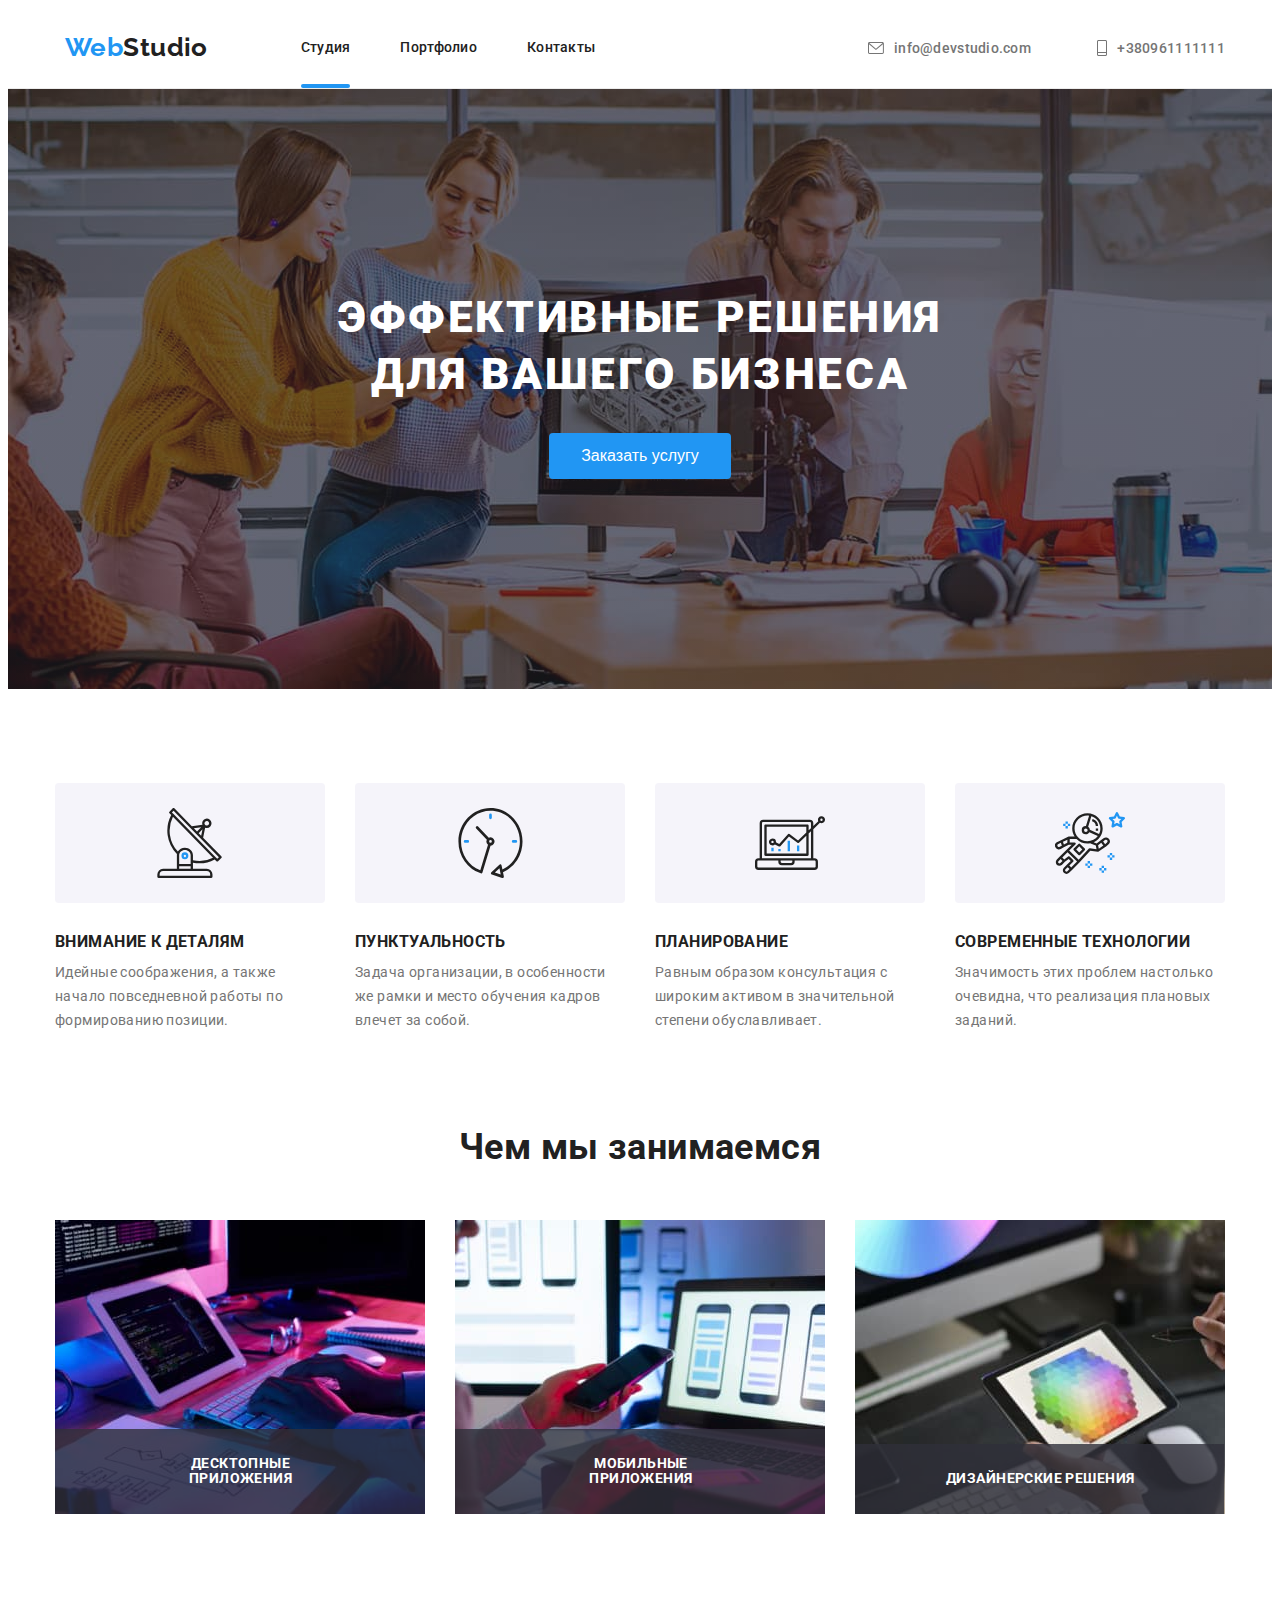
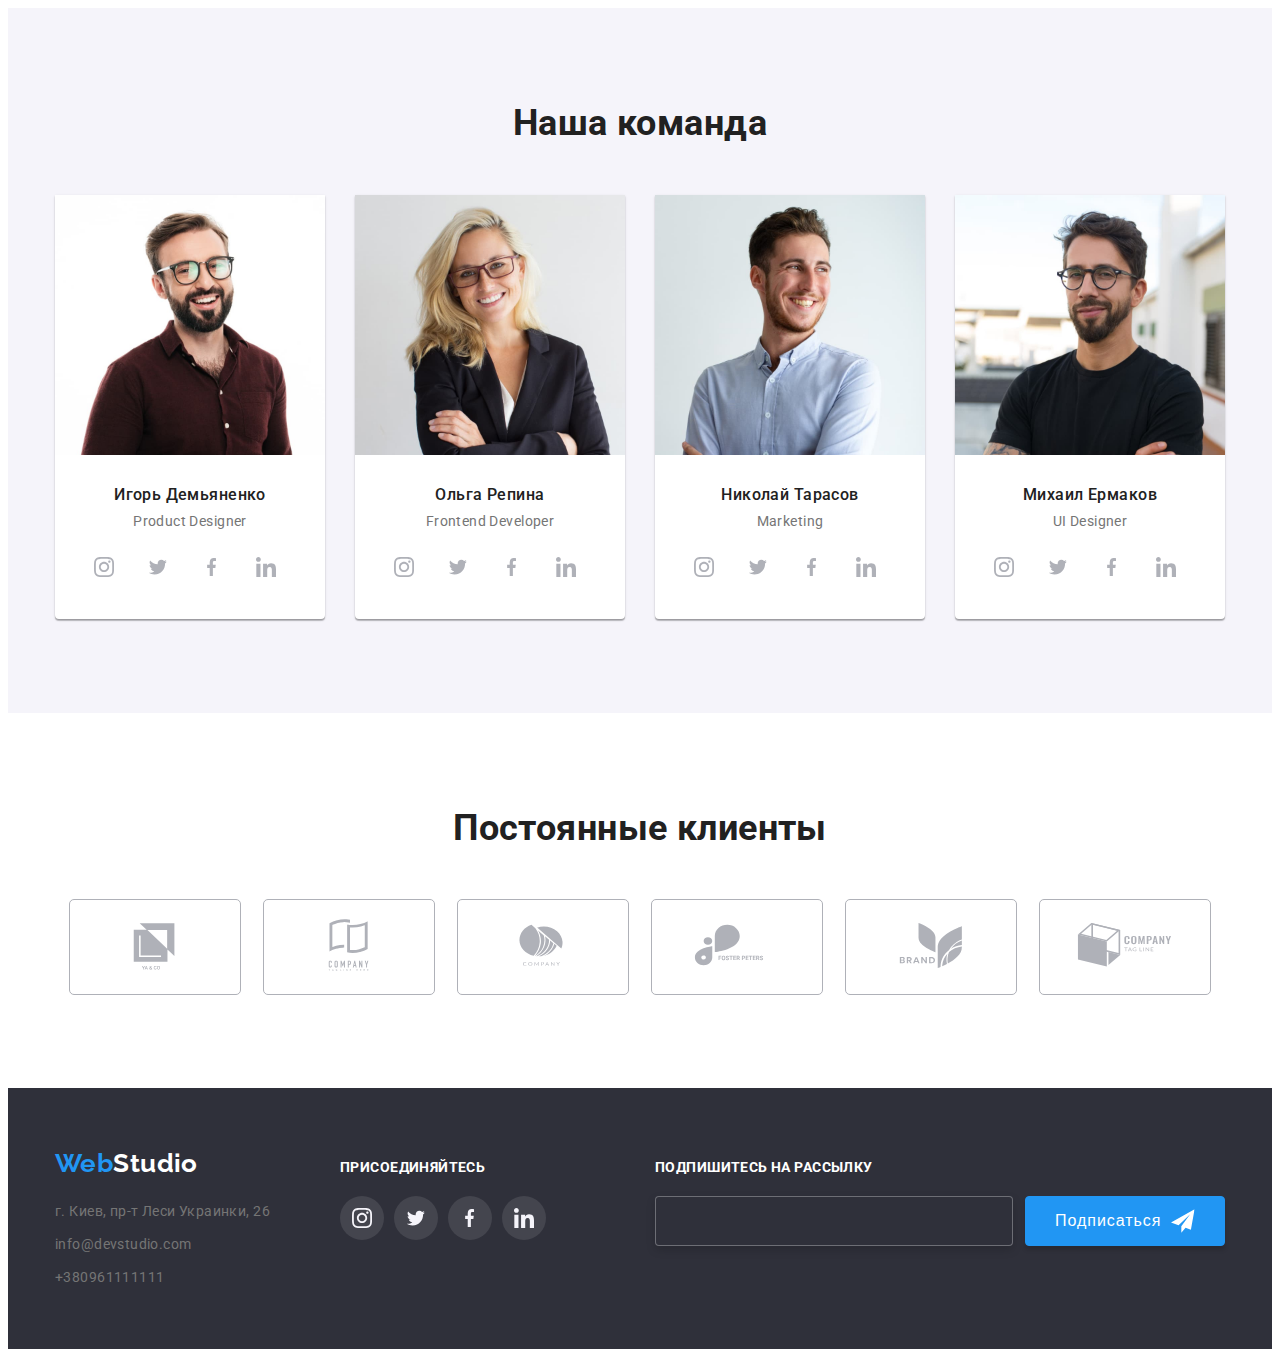
==== commit 67ba1639: "modal BEM" ====
--- a/index.html
+++ b/index.html
@@ -49,40 +49,40 @@
         <!-- Блок под рекламу/видео -->
         <section class="hero section section-pad">
             <div class="container">
-                <h1 class="hero-title">Эффективные решения для вашего бизнеса</h1>
-                <button type="button" class="hero-button" data-modal-open>Заказать услугу</button>
+                <h1 class="hero__title">Эффективные решения для вашего бизнеса</h1>
+                <button type="button" class="hero__button" data-modal-open>Заказать услугу</button>
                     <div class="backdrop is-hidden" data-modal>
                         <div class="modal">
-                            <button class="modal-close-button" data-modal-close>&#xd7;</button>
-                            <b class="modal-title">Оставьте свои данные, мы вам перезвоним</b>
-                            <form class="modal-form">
-                                <label for="name" class="modal-input-box"> 
+                            <button class="modal__close-button" data-modal-close>&#xd7;</button>
+                            <b class="modal__title">Оставьте свои данные, мы вам перезвоним</b>
+                            <form class="modal__form">
+                                <label for="name" class="modal__input-box"> 
                                     Имя
-                                    <input type="text" name="user-name" class="modal-input" id="name">
-                                    <svg class="modal-icon icon-man">
+                                    <input type="text" name="user-name" class="modal__input" id="name">
+                                    <svg class="modal__icon icon--man">
                                         <use href="./images/icons.svg#icon-man"></use>
                                     </svg>
                                 </label>
-                                <label for="tel" class="modal-input-box"> 
+                                <label for="tel" class="modal__input-box"> 
                                     Телефон
-                                    <input type="text" name="user-phone" class="modal-input" id="tel">
-                                    <svg class="modal-icon icon-phone-modal">
+                                    <input type="text" name="user-phone" class="modal__input" id="tel">
+                                    <svg class="modal__icon icon--phone-modal">
                                         <use href="./images/icons.svg#icon-phone-modal"></use>
                                     </svg>
                                 </label>
-                                <label for="email" class="modal-input-box"> Почта
-                                    <input type="text" name="user-email" class="modal-input" id="email">
-                                    <svg class="modal-icon icon-mail">
+                                <label for="email" class="modal__input-box"> Почта
+                                    <input type="text" name="user-email" class="modal__input" id="email">
+                                    <svg class="modal__icon icon--mail">
                                         <use href="./images/icons.svg#icon-mail"></use>
                                     </svg>
                                 </label>
-                                <label class="modal-input-box"> Комментарий
-                                    <textarea name="form-comment" class="modal-form-comment" placeholder="Введите текст"></textarea>
+                                <label class="modal__input-box"> Комментарий
+                                    <textarea name="form-comment" class="modal__form-comment" placeholder="Введите текст"></textarea>
                                 </label>
-                                <input type="checkbox" class="modal-policy-checkbox" id="check-policy">
-                                <label for="check-policy" class="modal-policy-box">Соглашаюсь с рассылкой и принимаю &nbsp;<a href="" class="modal-policy-link">Условия договора</a>
+                                <input type="checkbox" class="modal__policy-checkbox" id="check-policy">
+                                <label for="check-policy" class="modal__policy-box">Соглашаюсь с рассылкой и принимаю &nbsp;<a href="" class="modal-policy-link">Условия договора</a>
                                 </label>
-                                    <button type="submit" class="modal-button">Отправить</button>
+                                    <button type="submit" class="modal__button">Отправить</button>
 
                             </form>
                     
@@ -346,7 +346,7 @@
         </section>
     </main>
     <!-- нижняя панель контаков -->
-    <footer class="footer ">
+    <footer class="footer">
         <div class="container footer-align">
             <div>
                 <a class="logo-footer" href="./index.html"><span class="web-title">Web</span>Studio</a>
--- a/css/styles.css
+++ b/css/styles.css
@@ -204,7 +204,7 @@
 }
 /* -----------------------Студия------------------------------- */
 /* Большой блок под рекламу  */
-.hero-title {
+.hero__title {
   color: var(--background-color);
   font-weight: 900;
   font-size: 44px;
@@ -230,7 +230,7 @@
   background-position: center;
 }
 /* Кнопка на странице Cтудия */
-.hero-button {
+.hero__button {
   background-color: var(--hover-effect);
   color: var(--background-color);
   font-weight: 500;
@@ -242,8 +242,8 @@
   padding: 10px 32px;
   margin-top: 30px;
 }
-.hero-button:hover,
-.hero-button:active {
+.hero__button:hover,
+.hero__button:active {
   cursor: pointer;
 }
 
@@ -693,7 +693,7 @@
   border-radius: 4px;
   padding: 40px;
 }
-.modal-close-button {
+.modal__close-button {
   width: 30px;
   height: 30px;
   border-radius: 50%;
@@ -710,13 +710,13 @@
   justify-content: center;
   align-items: center;
 }
-.modal-button:hover {
+.modal__button:hover {
   color: var(--hover-effect);
 }
-.modal-form {
+.modal__form {
   margin-top: 12px;
 }
-.modal-title {
+.modal__title {
   font-size: 20px;
   line-height: 1.1;
   text-align: center;
@@ -724,7 +724,7 @@
 
   color: var(--primary-text-color);
 }
-.modal-input-box {
+.modal__input-box {
   display: block;
   margin-bottom: 10px;
   font-size: 12px;
@@ -735,8 +735,8 @@
   text-align: left;
 }
 
-.modal-input,
-.modal-form-comment {
+.modal__input,
+.modal__form-comment {
   border: 1px solid rgba(33, 33, 33, 0.2);
   border-radius: 4px;
   height: 40px;
@@ -745,25 +745,25 @@
   padding: 0 10px 0 35px;
   transition: 250ms var(--cubic-transition) border;
 }
-.modal-input:focus,
-.modal-form-comment:focus {
+.modal__input:focus,
+.modal__form-comment:focus {
   outline: none;
   border: 1px solid var(--hover-effect);
 }
-.modal-input:focus + .modal-icon {
+.modal__input:focus + .modal__icon {
   fill: var(--hover-effect);
 }
-.modal-form-comment {
+.modal__form-comment {
   font-family: inherit;
   resize: none;
   height: 120px;
 
   padding: 12px 16px;
 }
-.modal-form-comment::placeholder {
+.modal__form-comment::placeholder {
   color: rgba(117, 117, 117, 0.5);
 }
-.modal-icon {
+.modal__icon {
   position: absolute;
   display: block;
   top: 55%;
@@ -771,20 +771,20 @@
 
   transition: 250ms var(--cubic-transition) fill;
 }
-.icon-phone-modal {
+.icon--phone-modal {
   width: 13px;
   height: 13px;
 }
-.icon-mail {
+.icon--mail {
   width: 15px;
   height: 13px;
 }
 
-.icon-man {
+.icon--man {
   width: 12px;
   height: 12px;
 }
-.modal-policy-box {
+.modal__policy-box {
   font-size: 14px;
   line-height: 1.5;
   letter-spacing: 0.03em;
@@ -793,12 +793,12 @@
   align-items: center;
   margin-bottom: 30px;
 }
-.modal-policy-link {
+.modal__policy-link {
   text-decoration: underline;
   color: var(--hover-effect);
 }
 
-.modal-policy-checkbox {
+.modal__policy-checkbox {
   position: absolute;
   width: 1px;
   height: 1px;
@@ -808,7 +808,7 @@
   clip: rect(0 0 0 0);
   overflow: hidden;
 }
-.modal-policy-box::before {
+.modal__policy-box::before {
   content: '';
   width: 16px;
   height: 16px;
@@ -816,17 +816,17 @@
   border-radius: 2px;
   margin-right: 7px;
 }
-.modal-policy-checkbox:checked + .modal-policy-box:before {
+.modal__policy-checkbox:checked + .modal__policy-box:before {
   background-color: var(--hover-effect);
   background-image: url(../images/checkbox.svg);
   background-repeat: no-repeat;
   background-position: center;
   background-size: contain;
 }
-.modal-policy-checkbox:focus + .modal-policy-box:before {
+.modal__policy-checkbox:focus + .modal__policy-box:before {
   border: 2px solid var(--hover-effect);
 }
-.modal-button {
+.modal__button {
   background-color: var(--hover-effect);
   color: var(--background-color);
   width: 200px;
@@ -839,15 +839,15 @@
   padding: 10px 55px;
   cursor: pointer;
 }
-.modal-button:hover,
-.modal-button:focus {
+.modal__button:hover,
+.modal__button:focus {
   background-color: #188ce8;
 }
 
 .portfolio-thumb {
   position: relative;
 }
-.portfolio-thumb > .porfolio-label {
+.portfolio-thumb > .portfolio-label {
   position: absolute;
   bottom: 0;
   text-transform: uppercase;
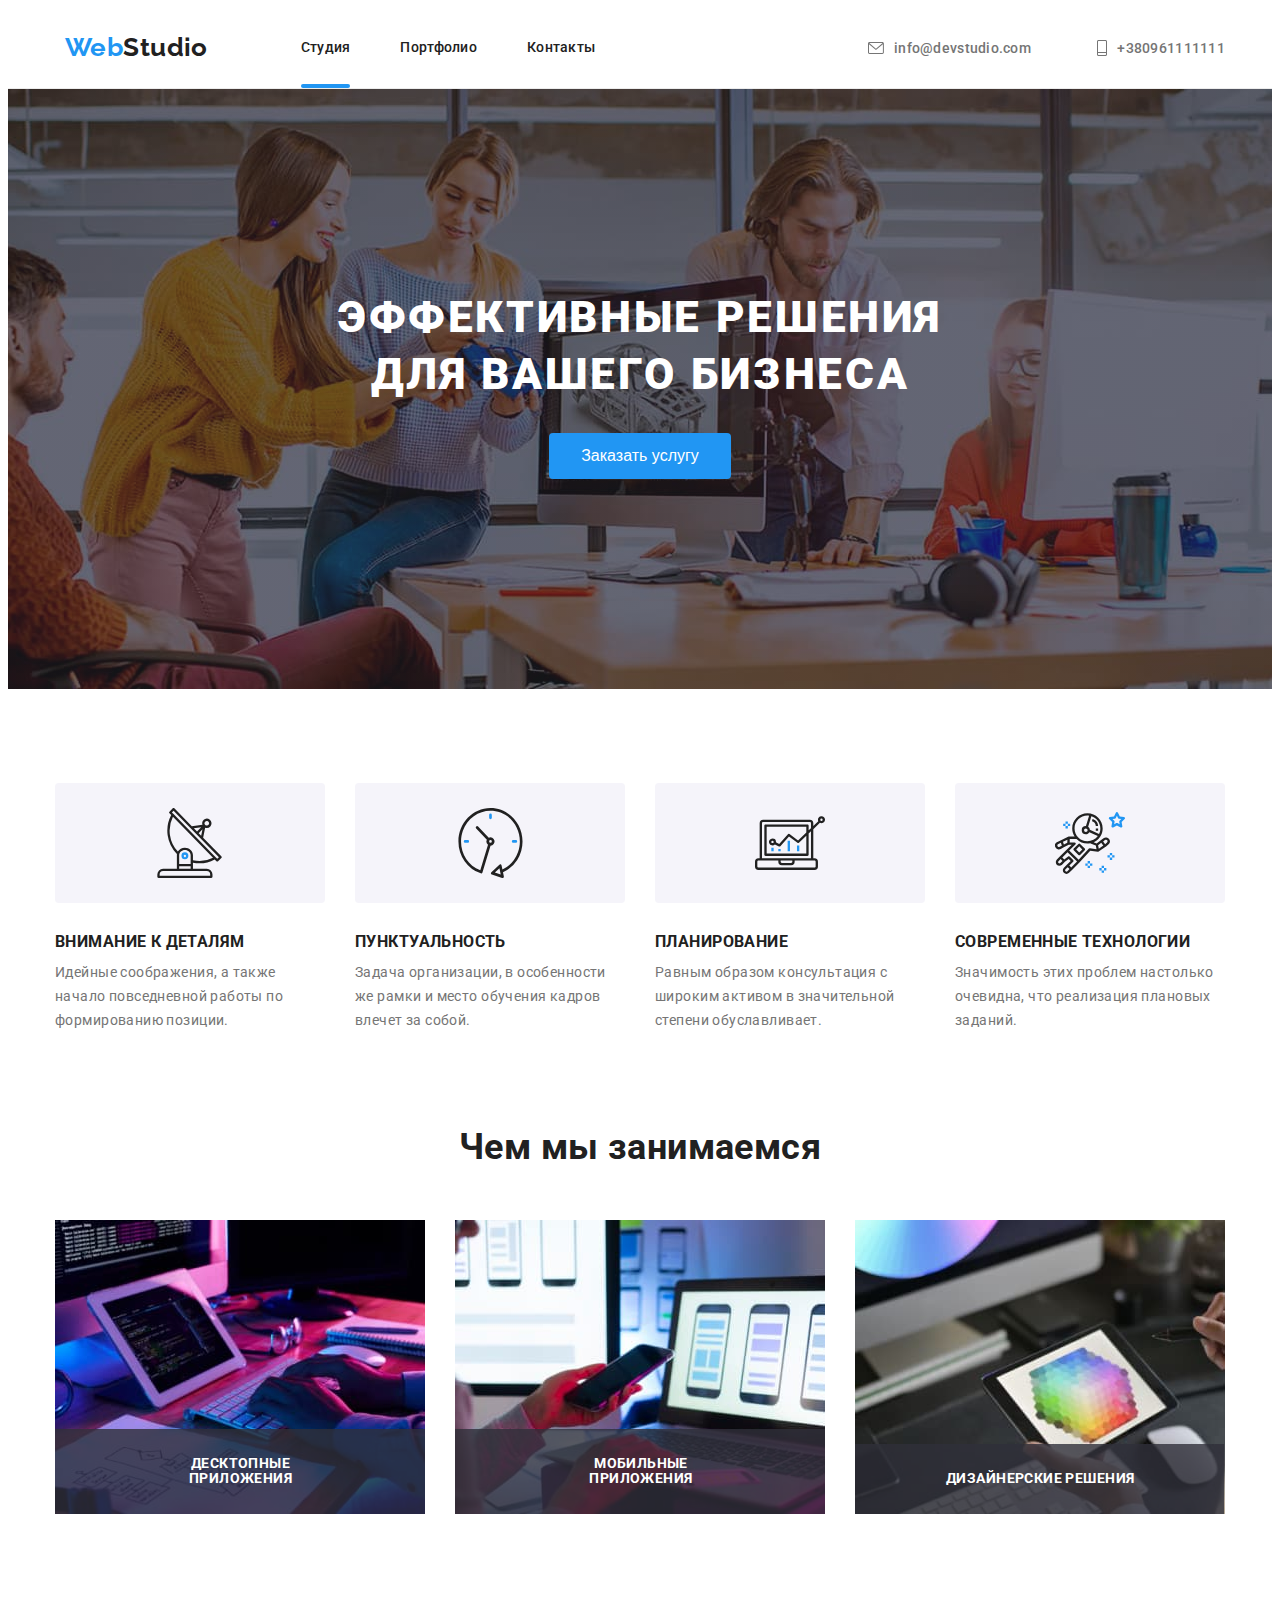
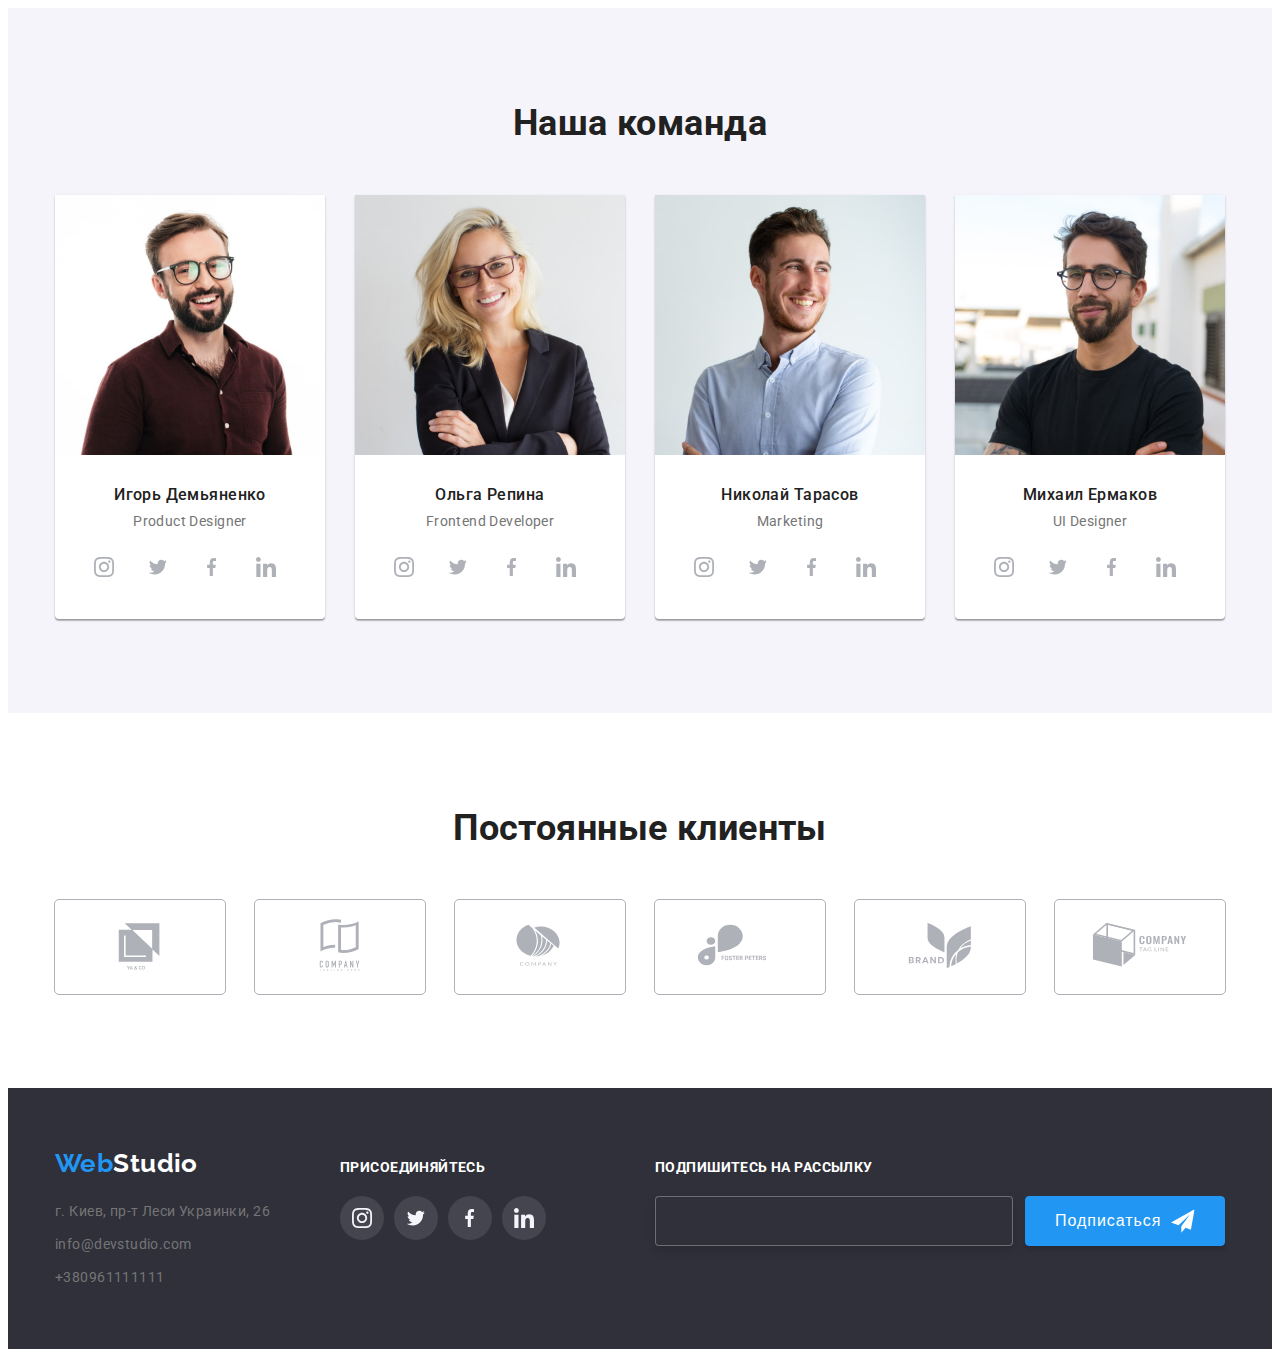
==== commit 5e7c8b75: "update" ====
--- a/index.html
+++ b/index.html
@@ -97,43 +97,43 @@
         <section class="section">
             <div class="container"> 
                 <h2 class="hidden"> Чем мы занимаемся </h2>
-                <ul class="features-list">
-                    <li class="features-item logo-satelite">
-                        <h3 class="header-three">Внимание к деталям</h3>
-                        <p class="features-text">Идейные соображения, а также начало повседневной работы по формированию позиции.</p>
-                    </li>
-                    <li class="features-item logo-time">
-                        <h3 class="header-three">Пунктуальность</h3>
-                        <p class="features-text">Задача организации, в особенности же рамки и место обучения кадров влечет за собой.</p>
-                    </li>
-                    <li class="features-item logo-laptop">
-                        <h3 class="header-three">Планирование</h3>
-                        <p class="features-text">Равным образом консультация с широким активом в значительной степени обуславливает.</p>
-                    </li>
-                    <li class="features-item logo-astronaut">
-                        <h3 class="header-three">Современные технологии</h3>
-                        <p class="features-text">Значимость этих проблем настолько очевидна, что реализация плановых заданий.</p>
+                <ul class="features__list">
+                    <li class="features__item features--satelite">
+                        <h3 class="features__header">Внимание к деталям</h3>
+                        <p class="features__text">Идейные соображения, а также начало повседневной работы по формированию позиции.</p>
+                    </li>
+                    <li class="features__item features--time">
+                        <h3 class="features__header">Пунктуальность</h3>
+                        <p class="features__text">Задача организации, в особенности же рамки и место обучения кадров влечет за собой.</p>
+                    </li>
+                    <li class="features__item features--laptop">
+                        <h3 class="features__header">Планирование</h3>
+                        <p class="features__text">Равным образом консультация с широким активом в значительной степени обуславливает.</p>
+                    </li>
+                    <li class="features__item features--astronaut">
+                        <h3 class="features__header">Современные технологии</h3>
+                        <p class="features__text">Значимость этих проблем настолько очевидна, что реализация плановых заданий.</p>
                     </li>
                 </ul>
             </div>
         </section>
         <!-- Чем мы занимаемся -->
-        <section class="section section-pad">
+        <section class="section section--padding">
             <div class="container">
-            <h2 class="section-header">Чем мы занимаемся</h2>
-            <ul class="portfolio-list">
-                <li class="portfolio-thumb">
+            <h2 class="section__header">Чем мы занимаемся</h2>
+            <ul class="portfolio__list">
+                <li class="portfolio__thumb">
                     <img src="./images/box-one.jpg" alt="Изображение 1" width="370" height="294">
-                    <p class="portfolio-label desctop">Десктопные приложения</p>
-                </li>
-                <li class="portfolio-thumb">
+                    <p class="portfolio__label portfolio--desctop">Десктопные приложения</p>
+                </li>
+                <li class="portfolio__thumb">
                     <img src="./images/box-two.jpg" alt="Изображение 2" width="370" height="294">
-                    <p class="portfolio-label mobile">Мобильные приложения</p>
+                    <p class="portfolio__label portfolio--mobile">Мобильные приложения</p>
                 </li>
                 
-                <li class="portfolio-thumb">
+                <li class="portfolio__thumb">
                     <img src="./images/box-three.jpg" alt="Изображение 3" width="370" height="294">
-                    <p class="portfolio-label design">Дизайнерские решения</p>
+                    <p class="portfolio__label portfolio--design">Дизайнерские решения</p>
                 </li>
             </ul>
             </div>
@@ -141,38 +141,38 @@
         <!-- Наша команда -->
         <section class="section">
             <div class="container">
-                <h2 class="section-header">Наша команда</h2>
+                <h2 class="section__header">Наша команда</h2>
                 <ul class="team">
-                    <li class="team-list-box">
+                    <li class="team__list-box">
                         <img src="./images/img-one.jpg" alt="Product Designer" width="270" height="260">
-                        <div class="team-list-label">
-                            <h3 class="team-name">Игорь Демьяненко</h3>
-                            <p class="team-title">Product Designer</p>
-                            <ul class="social-list">
-                                <li class="social-item">
-                                    <a href="https://www.instagram.com/" class="social-link">
-                                        <svg class="icon-instagram">
+                        <div class="team__list-label">
+                            <h3 class="team__name">Игорь Демьяненко</h3>
+                            <p class="team__title">Product Designer</p>
+                            <ul class="social__list">
+                                <li class="social__item">
+                                    <a href="https://www.instagram.com/" class="social__link">
+                                        <svg class="icon--instagram">
                                             <use href="./images/icons.svg#icon-instagram"></use>
                                         </svg>
                                     </a>
                                 </li>
-                                <li class="social-item">
-                                    <a href="https://twitter.com/?lang=ru" class="social-link">
-                                        <svg class="icon-twitter">
+                                <li class="social__item">
+                                    <a href="https://twitter.com/?lang=ru" class="social__link">
+                                        <svg class="icon--twitter">
                                             <use href="./images/icons.svg#icon-twitter"></use>
                                         </svg>
                                     </a>
                                 </li>
-                                <li class="social-item">
-                                    <a href="https://www.facebook.com/" class="social-link">
-                                        <svg class="icon-facebook">
+                                <li class="social__item">
+                                    <a href="https://www.facebook.com/" class="social__link">
+                                        <svg class="icon--facebook">
                                             <use href="./images/icons.svg#icon-facebook"></use>
                                         </svg>
                                     </a>
                                 </li>
-                                <li class="social-item">
-                                    <a href="https://ru.linkedin.com/" class="social-link">
-                                        <svg class="icon-linkedin">
+                                <li class="social__item">
+                                    <a href="https://ru.linkedin.com/" class="social__link">
+                                        <svg class="icon--linkedin">
                                             <use href="./images/icons.svg#icon-linkedin"></use>
                                         </svg>
                                     </a>
@@ -180,36 +180,36 @@
                             </ul>
                         </div>
                     </li>
-                    <li class="team-list-box">
+                    <li class="team__list-box">
                         <img src="./images/img-two.jpg" alt="Frontend Developer" width="270" height="260">
-                        <div class="team-list-label">
-                            <h3 class="team-name">Ольга Репина</h3>
-                            <p class="team-title">Frontend Developer</p>
-                            <ul class="social-list">
-                                <li class="social-item">
-                                    <a href="https://www.instagram.com/" class="social-link">
-                                        <svg class="icon-instagram">
+                        <div class="team__list-label">
+                            <h3 class="team__name">Ольга Репина</h3>
+                            <p class="team__title">Frontend Developer</p>
+                            <ul class="social__list">
+                                <li class="social__item">
+                                    <a href="https://www.instagram.com/" class="social__link">
+                                        <svg class="icon--instagram">
                                             <use href="./images/icons.svg#icon-instagram"></use>
                                         </svg>
                                     </a>
                                 </li>
-                                <li class="social-item">
-                                    <a href="https://twitter.com/?lang=ru" class="social-link">
-                                        <svg class="icon-twitter">
+                                <li class="social__item">
+                                    <a href="https://twitter.com/?lang=ru" class="social__link">
+                                        <svg class="icon--twitter">
                                             <use href="./images/icons.svg#icon-twitter"></use>
                                         </svg>
                                     </a>
                                 </li>
-                                <li class="social-item">
-                                    <a href="https://www.facebook.com/" class="social-link">
-                                        <svg class="icon-facebook">
+                                <li class="social__item">
+                                    <a href="https://www.facebook.com/" class="social__link">
+                                        <svg class="icon--facebook">
                                             <use href="./images/icons.svg#icon-facebook"></use>
                                         </svg>
                                     </a>
                                 </li>
-                                <li class="social-item">
-                                    <a href="https://ru.linkedin.com/" class="social-link">
-                                        <svg class="icon-linkedin">
+                                <li class="social__item">
+                                    <a href="https://ru.linkedin.com/" class="social__link">
+                                        <svg class="icon--linkedin">
                                             <use href="./images/icons.svg#icon-linkedin"></use>
                                         </svg>
                                     </a>
@@ -217,36 +217,36 @@
                             </ul>
                         </div>
                     </li>
-                    <li class="team-list-box">
+                    <li class="team__list-box">
                         <img src="./images/img-three.jpg" alt="Marketing" width="270" height="260">
-                        <div class="team-list-label">
-                            <h3 class="team-name">Николай Тарасов</h3>
-                            <p class="team-title">Marketing</p>
-                            <ul class="social-list">
-                                <li class="social-item">
-                                    <a href="https://www.instagram.com/" class="social-link">
-                                        <svg class="icon-instagram">
+                        <div class="team__list-label">
+                            <h3 class="team__name">Николай Тарасов</h3>
+                            <p class="team__title">Marketing</p>
+                            <ul class="social__list">
+                                <li class="social__item">
+                                    <a href="https://www.instagram.com/" class="social__link">
+                                        <svg class="icon--instagram">
                                             <use href="./images/icons.svg#icon-instagram"></use>
                                         </svg>
                                     </a>
                                 </li>
-                                <li class="social-item">
-                                    <a href="https://twitter.com/?lang=ru" class="social-link">
-                                        <svg class="icon-twitter">
+                                <li class="social__item">
+                                    <a href="https://twitter.com/?lang=ru" class="social__link">
+                                        <svg class="icon--twitter">
                                             <use href="./images/icons.svg#icon-twitter"></use>
                                         </svg>
                                     </a>
                                 </li>
-                                <li class="social-item">
-                                    <a href="https://www.facebook.com/" class="social-link">
-                                        <svg class="icon-facebook">
+                                <li class="social__item">
+                                    <a href="https://www.facebook.com/" class="social__link">
+                                        <svg class="icon--facebook">
                                             <use href="./images/icons.svg#icon-facebook"></use>
                                         </svg>
                                     </a>
                                 </li>
-                                <li class="social-item">
-                                    <a href="https://ru.linkedin.com/" class="social-link">
-                                        <svg class="icon-linkedin">
+                                <li class="social__item">
+                                    <a href="https://ru.linkedin.com/" class="social__link">
+                                        <svg class="icon--linkedin">
                                             <use href="./images/icons.svg#icon-linkedin"></use>
                                         </svg>
                                     </a>
@@ -254,36 +254,36 @@
                             </ul>
                         </div>
                     </li>
-                    <li class="team-list-box">
+                    <li class="team__list-box">
                         <img src="./images/img-four.jpg" alt="UI Designer" width="270" height="260">
-                        <div class="team-list-label">
-                            <h3 class="team-name">Михаил Ермаков</h3>
-                            <p class="team-title">UI Designer</p>
-                            <ul class="social-list">
-                                <li class="social-item">
-                                    <a href="https://www.instagram.com/" class="social-link">
-                                        <svg class="icon-instagram">
+                        <div class="team__list-label">
+                            <h3 class="team__name">Михаил Ермаков</h3>
+                            <p class="team__title">UI Designer</p>
+                            <ul class="social__list">
+                                <li class="social__item">
+                                    <a href="https://www.instagram.com/" class="social__link">
+                                        <svg class="icon--instagram">
                                             <use href="./images/icons.svg#icon-instagram"></use>
                                         </svg>
                                     </a>
                                 </li>
-                                <li class="social-item">
-                                    <a href="https://twitter.com/?lang=ru" class="social-link">
-                                        <svg class="icon-twitter">
+                                <li class="social__item">
+                                    <a href="https://twitter.com/?lang=ru" class="social__link">
+                                        <svg class="icon--twitter">
                                             <use href="./images/icons.svg#icon-twitter"></use>
                                         </svg>
                                     </a>
                                 </li>
-                                <li class="social-item">
-                                    <a href="https://www.facebook.com/" class="social-link">
-                                        <svg class="icon-facebook">
+                                <li class="social__item">
+                                    <a href="https://www.facebook.com/" class="social__link">
+                                        <svg class="icon--facebook">
                                             <use href="./images/icons.svg#icon-facebook"></use>
                                         </svg>
                                     </a>
                                 </li>
-                                <li class="social-item">
-                                    <a href="https://ru.linkedin.com/" class="social-link">
-                                        <svg class="icon-linkedin">
+                                <li class="social__item">
+                                    <a href="https://ru.linkedin.com/" class="social__link">
+                                        <svg class="icon--linkedin">
                                             <use href="./images/icons.svg#icon-linkedin"></use>
                                         </svg>
                                     </a>
@@ -296,47 +296,47 @@
         </section>
         <!-- Постоянные клиенты -->
         <section class="section">
-            <div class="container clients-box">
-                <h2 class="section-header">Постоянные клиенты</h2>
+            <div class="container clients__box">
+                <h2 class="section__header">Постоянные клиенты</h2>
                 <ul class="our-clients">
-                    <li class="our-clients-item">
-                        <a href="">
-                            <svg class="our-clients-icon">
+                    <li class="our-clients__item">
+                        <a href="#">
+                            <svg class="our-clients__icon">
                                 <use href="./images/icons.svg#icon-logo1"></use>
                             </svg>
                         </a>
                     </li>
-                    <li class="our-clients-item">
-                        <a href="">
-                            <svg class="our-clients-icon">
+                    <li class="our-clients__item">
+                        <a href="#">
+                            <svg class="our-clients__icon">
                                 <use href="./images/icons.svg#icon-logo2"></use>
                             </svg>
                         </a>
                     </li>
-                    <li class="our-clients-item">
-                        <a href="">
-                            <svg class="our-clients-icon">
+                    <li class="our-clients__item">
+                        <a href="#">
+                            <svg class="our-clients__icon">
                                 <use href="./images/icons.svg#icon-logo3"></use>
                             </svg>
                         </a>
                     </li>
-                    <li class="our-clients-item">
-                        <a href="">
-                            <svg class="our-clients-icon">
+                    <li class="our-clients__item">
+                        <a href="#">
+                            <svg class="our-clients__icon">
                                 <use href="./images/icons.svg#icon-logo4"></use>
                             </svg>
                         </a>
                     </li>
-                    <li class="our-clients-item">
-                        <a href="">
-                            <svg class="our-clients-icon">
+                    <li class="our-clients__item">
+                        <a href="#">
+                            <svg class="our-clients__icon">
                                 <use href="./images/icons.svg#icon-logo5"></use>
                             </svg>
                         </a>
                     </li>
-                    <li class="our-clients-item">
-                        <a href="">
-                            <svg class="our-clients-icon">
+                    <li class="our-clients__item">
+                        <a href="#">
+                            <svg class="our-clients__icon">
                                 <use href="./images/icons.svg#icon-logo6"></use>
                             </svg>
                         </a>
@@ -346,61 +346,61 @@
         </section>
     </main>
     <!-- нижняя панель контаков -->
-    <footer class="footer">
-        <div class="container footer-align">
+    <footer class="footer">       
+        <div class="container footer--align">
             <div>
-                <a class="logo-footer" href="./index.html"><span class="web-title">Web</span>Studio</a>
+                <a class="footer__logo" href="./index.html"><span class="web-title">Web</span>Studio</a>
                     <address>
-                        <ul class="address-list">
-                            <li class="address-item"><a class="address-link" href="/"> г. Киев, пр-т Леси Украинки, 26</a></li>
-                            <li class="address-item"><a class="address-link" href="/">info@devstudio.com</a></li>
-                            <li class="address-item"><a class="address-link" href="/">+380961111111</a></li>
+                        <ul class="address__list">
+                            <li class="address__item"><a class="address__link" href="/"> г. Киев, пр-т Леси Украинки, 26</a></li>
+                            <li class="address__item"><a class="address__link" href="/">info@devstudio.com</a></li>
+                            <li class="address__item"><a class="address__link" href="/">+380961111111</a></li>
                         </ul>
                     </address>
             </div>
-        <div class="join-nav">
-            <h2 class="footer-title">Присоединяйтесь</h2>
-            <ul class="join-nav-list">
-                <li class="join-item">
-                    <a href="https://www.instagram.com/" class="join-icons-link">
-                        <svg class="icon-instagram">
+        <div class="join__nav">
+            <h2 class="footer__title">Присоединяйтесь</h2>
+            <ul class="join__list">
+                <li class="join__item">
+                    <a href="https://www.instagram.com/" class="join__icons-link">
+                        <svg class="icon--instagram">
                             <use href="./images/icons.svg#icon-instagram"></use>
                         </svg>
                     </a>
                 </li>
-                <li class="join-item">
-                    <a href="https://www.instagram.com/" class="join-icons-link">
-                        <svg class="icon-twitter">
+                <li class="join__item">
+                    <a href="https://www.instagram.com/" class="join__icons-link">
+                        <svg class="icon--twitter">
                             <use href="./images/icons.svg#icon-twitter"></use>
                         </svg>
                     </a>
                 </li>
-                <li class="join-item">
-                    <a href="https://www.instagram.com/" class="join-icons-link">
-                        <svg class="icon-facebook">
+                <li class="join__item">
+                    <a href="https://www.instagram.com/" class="join__icons-link">
+                        <svg class="icon--facebook">
                             <use href="./images/icons.svg#icon-facebook"></use>
                         </svg>
                     </a>
                 </li>
-                <li class="join-item">
-                    <a href="https://www.instagram.com/" class="join-icons-link">
-                        <svg class="icon-linkedin">
+                <li class="join__item">
+                    <a href="https://www.instagram.com/" class="join__icons-link">
+                        <svg class="icon--linkedin">
                             <use href="./images/icons.svg#icon-linkedin"></use>
                         </svg>
                     </a>
                 </li>
             </ul>
         </div>
-            <div class="subscribe-main">
-                <form class="subscribe-form">
-                    <h2 class="footer-title">Подпишитесь на рассылку</h2>
-                        <div class="footer-input">
-                            <label class="subscribe-text">
-                                <input class="subscribe-input" type="email">
+            <div class="subscribe__main">
+                <form class="subscribe__form">
+                    <h2 class="footer__title">Подпишитесь на рассылку</h2>
+                        <div class="footer__input">
+                            <label class="subscribe__text">
+                                <input class="subscribe__input" type="email">
                             </label>
-                            <button class="subscribe-button">
-                                <span class="button-label"> Подписаться </span>
-                                <svg class="button-icon">
+                            <button class="subscribe__button">
+                                <span class="button__label"> Подписаться </span>
+                                <svg class="button__icon">
                                     <use href="./images/icons.svg#icon-send"></use>
                                 </svg>
                             </button>
--- a/css/styles.css
+++ b/css/styles.css
@@ -46,7 +46,7 @@
 }
 /* Навигация в шапке */
 .logo,
-.logo-footer {
+.footer__logo {
   font-family: 'Raleway', sans-serif;
   color: var(--primary-text-color);
   font-size: 26px;
@@ -60,14 +60,14 @@
 }
 
 .logo .web-title,
-.logo-footer .web-title {
+.footer__logo .web-title {
   color: var(--hover-effect);
 }
 .nav-list,
 .contacts,
 .button-list,
 .projects-list,
-.address-list {
+.address__list {
   list-style: none;
 }
 /* Контакты в шапке */
@@ -199,7 +199,7 @@
 .section:nth-child(4n) {
   background-color: var(--button-background);
 }
-.section-pad {
+.section--padding {
   padding-top: 0;
 }
 /* -----------------------Студия------------------------------- */
@@ -249,11 +249,11 @@
 
 /* Стили заголовка и текста на странице Cтудия */
 /* Перечисление особенностей на странице Студия */
-.features-list {
+.features__list {
   display: flex;
   justify-content: space-between;
 }
-.features-item::before {
+.features__item::before {
   display: block;
   content: '';
   height: 120px;
@@ -261,34 +261,34 @@
   background-color: var(--button-background);
   border-radius: 4px;
 }
-.features-item.logo-satelite::before {
+.features__item.features--satelite::before {
   background-image: url(../images/satelite.svg);
   background-size: 65.32px 70px;
   background-repeat: no-repeat;
   background-position: center;
 }
-.features-item.logo-time::before {
+.features__item.features--time::before {
   background-image: url(../images/time.svg);
   background-size: 66.96px 70px;
   background-repeat: no-repeat;
   background-position: center;
 }
-.features-item.logo-laptop::before {
+.features__item.features--laptop::before {
   background-image: url(../images/laptop.svg);
   background-repeat: no-repeat;
   background-position: center;
 }
-.features-item.logo-astronaut::before {
+.features__item.features--astronaut::before {
   background-image: url(../images/astronaut.svg);
   background-size: 70px 70px;
   background-repeat: no-repeat;
   background-position: center;
 }
-.features-item {
+.features__item {
   width: 270px;
 }
 
-.portfolio-list {
+.portfolio__list {
   display: flex;
   justify-content: space-between;
 }
@@ -297,22 +297,22 @@
   background-color: var(--button-background);
   justify-content: space-between;
 }
-.team-list-box:not(:last-child) {
+.team__list-box:not(:last-child) {
   margin-right: 30px;
 }
-.team-list-box {
+.team__list-box {
   background-color: var(--background-color);
   box-shadow: 0px 1px 3px rgba(0, 0, 0, 0.12), 0px 1px 1px rgba(0, 0, 0, 0.14),
     0px 2px 1px rgba(0, 0, 0, 0.2);
   border-radius: 0px 0px 4px 4px;
 }
 /* Социальные сети в карточках */
-.social-list {
+.social__list {
   display: flex;
   justify-content: center;
   margin-top: 16px;
 }
-.social-link {
+.social__link {
   width: 44px;
   height: 44px;
   display: inline-flex;
@@ -325,30 +325,30 @@
   transition: fill 250ms cubic-bezier(0.4, 0, 0.2, 1);
   transition: background-color 250ms cubic-bezier(0.4, 0, 0.2, 1);
 }
-.social-link:hover {
+.social__link:hover {
   background-color: var(--hover-effect);
   fill: white;
 }
-.social-item:not(last-child) {
+.social__item:not(last-child) {
   margin-right: 10px;
 }
-.icon-instagram {
+.icon--instagram {
   width: 20px;
   height: 20px;
 }
-.icon-twitter {
+.icon--twitter {
   width: 20px;
   height: 16.25px;
 }
-.icon-facebook {
+.icon--facebook {
   width: 10px;
   height: 20px;
 }
-.icon-linkedin {
+.icon--linkedin {
   width: 20px;
   height: 20px;
 }
-.section-header {
+.section__header {
   font-style: normal;
   font-weight: bold;
   font-size: 36px;
@@ -358,39 +358,40 @@
   margin-bottom: 50px;
 }
 
-.header-three,
-.team-name {
+.team__name {
   color: var(--primary-text-color);
   font-style: normal;
   font-weight: bold;
   text-transform: capitalize;
   line-height: 1.1;
-}
-.team-list-label {
+  margin-bottom: 10px;
+}
+.team__list-label {
   padding-top: 30px;
   padding-bottom: 30px;
   text-align: center;
 }
-.team-name {
-  margin-bottom: 10px;
-}
-.header-three {
+.features__header {
   text-transform: uppercase;
   margin-bottom: 10px;
-}
-.features-text,
-.team-title {
+  color: var(--primary-text-color);
+  font-style: normal;
+  font-weight: bold;
+  line-height: 1.1;
+}
+.features__text,
+.team__title {
   color: var(--secondary-text-color);
   font-style: normal;
   font-weight: normal;
   line-height: 1.7;
 }
-.team-name {
+.team__name {
   font-weight: 500;
   font-size: 16px;
   line-height: 1.2;
 }
-.team-title {
+.team__title {
   line-height: 1.1;
 }
 /* Наши клиенты */
@@ -401,7 +402,7 @@
   display: flex;
   justify-content: space-between;
 }
-.our-clients-item {
+.our-clients__item {
   outline: 1px solid var(--icons-color);
   width: 170px;
   height: 94px;
@@ -409,7 +410,7 @@
 
   transition: outline 250ms cubic-bezier(0.4, 0, 0.2, 1);
 }
-.our-clients-icon {
+.our-clients__icon {
   width: 106px;
   height: 60px;
   margin: 16px 32px;
@@ -417,10 +418,10 @@
 
   transition: fill 250ms cubic-bezier(0.4, 0, 0.2, 1);
 }
-.our-clients-item:hover {
+.our-clients__item:hover {
   outline: 1px solid var(--hover-effect);
 }
-.our-clients-item:hover .our-clients-icon {
+.our-clients__item:hover .our-clients__icon {
   fill: var(--hover-effect);
 }
 
@@ -536,7 +537,7 @@
   margin-bottom: 0;
 }
 /* Блок контактов внизу */
-.address-link {
+.address__link {
   text-decoration: none;
   color: var(--secondary-text-color);
   font-style: normal; /* здесь пришлось перебить тег адрес */
@@ -545,8 +546,8 @@
 
   transition: color 250ms cubic-bezier(0.4, 0, 0.2, 1);
 }
-.address-link:hover,
-.address-link:focus {
+.address__link:hover,
+.address__link:focus {
   color: var(--background-color);
 }
 .footer {
@@ -557,25 +558,25 @@
   align-items: center;
 }
 
-.logo-footer {
-  color: var(--background-color);
-}
-.address-item:not(:last-child) {
+.footer__logo {
+  color: var(--background-color);
+}
+.address__item:not(:last-child) {
   align-content: space-between;
   margin-bottom: 9px;
 }
-.address-list {
+.address__list {
   margin-top: 20px;
 }
-.join-nav {
+.join__nav {
   margin-left: 70px;
 }
-.join-nav-list {
+.join__list {
   width: 206px;
   height: 80px;
   display: flex;
 }
-.join-icons-link {
+.join__icons-link {
   width: 44px;
   height: 44px;
   display: inline-flex;
@@ -588,12 +589,12 @@
 
   transition: background-color 250ms cubic-bezier(0.4, 0, 0.2, 1);
 }
-.join-icons-link:hover {
+.join__icons-link:hover {
   background-color: var(--hover-effect);
   fill: white;
   border-radius: 50%;
 }
-.footer-title {
+.footer__title {
   text-transform: uppercase;
   color: var(--background-color);
   font-weight: 700;
@@ -601,7 +602,7 @@
   line-height: 1.1;
   margin-bottom: 20px;
 }
-.footer-align {
+.footer--align {
   display: flex;
   align-items: baseline;
 }
@@ -622,13 +623,13 @@
   transition: opacity 250ms cubic-bezier(0.4, 0, 0.2, 1);
 }
 /* Секция подписки в футере */
-.subscribe-main {
+.subscribe__main {
   margin-left: auto;
 }
-.footer-input {
-  display: flex;
-}
-.subscribe-input {
+.footer__input {
+  display: flex;
+}
+.subscribe__input {
   width: 358px;
   height: 50px;
   border: 1px solid rgba(255, 255, 255, 0.3);
@@ -643,11 +644,11 @@
   background-color: var(--footer-bg-color);
   padding: 15px 0px 15px 16px;
 }
-.subscribe-input:focus {
+.subscribe__input:focus {
   outline: none;
   border: 1px solid rgba(255, 255, 255, 0.3);
 }
-.subscribe-button {
+.subscribe__button {
   width: 200px;
   height: 50px;
   background: var(--hover-effect);
@@ -666,11 +667,11 @@
   padding: 10px 29px;
   transition: 250ms var(--cubic-transition) var(--hover-effect);
 }
-.subscribe-button:hover,
-.subscribe-button:focus {
+.subscribe__button:hover,
+.subscribe__button:focus {
   background-color: #188ce8;
 }
-.button-icon {
+.button__icon {
   cursor: pointer;
   display: inline-block;
   width: 24px;
@@ -844,10 +845,10 @@
   background-color: #188ce8;
 }
 
-.portfolio-thumb {
+.portfolio__thumb {
   position: relative;
 }
-.portfolio-thumb > .portfolio-label {
+.portfolio__thumb > .portfolio__label {
   position: absolute;
   bottom: 0;
   text-transform: uppercase;
@@ -862,15 +863,15 @@
   padding-top: 27px;
   padding-bottom: 27px;
 }
-.desctop {
+.portfolio--desctop {
   padding-right: 82px;
   padding-left: 83px;
 }
-.mobile {
+.portfolio--mobile {
   padding-right: 84px;
   padding-left: 86px;
 }
-.design {
+.portfolio--design {
   padding-right: 90px;
   padding-left: 91px;
 }
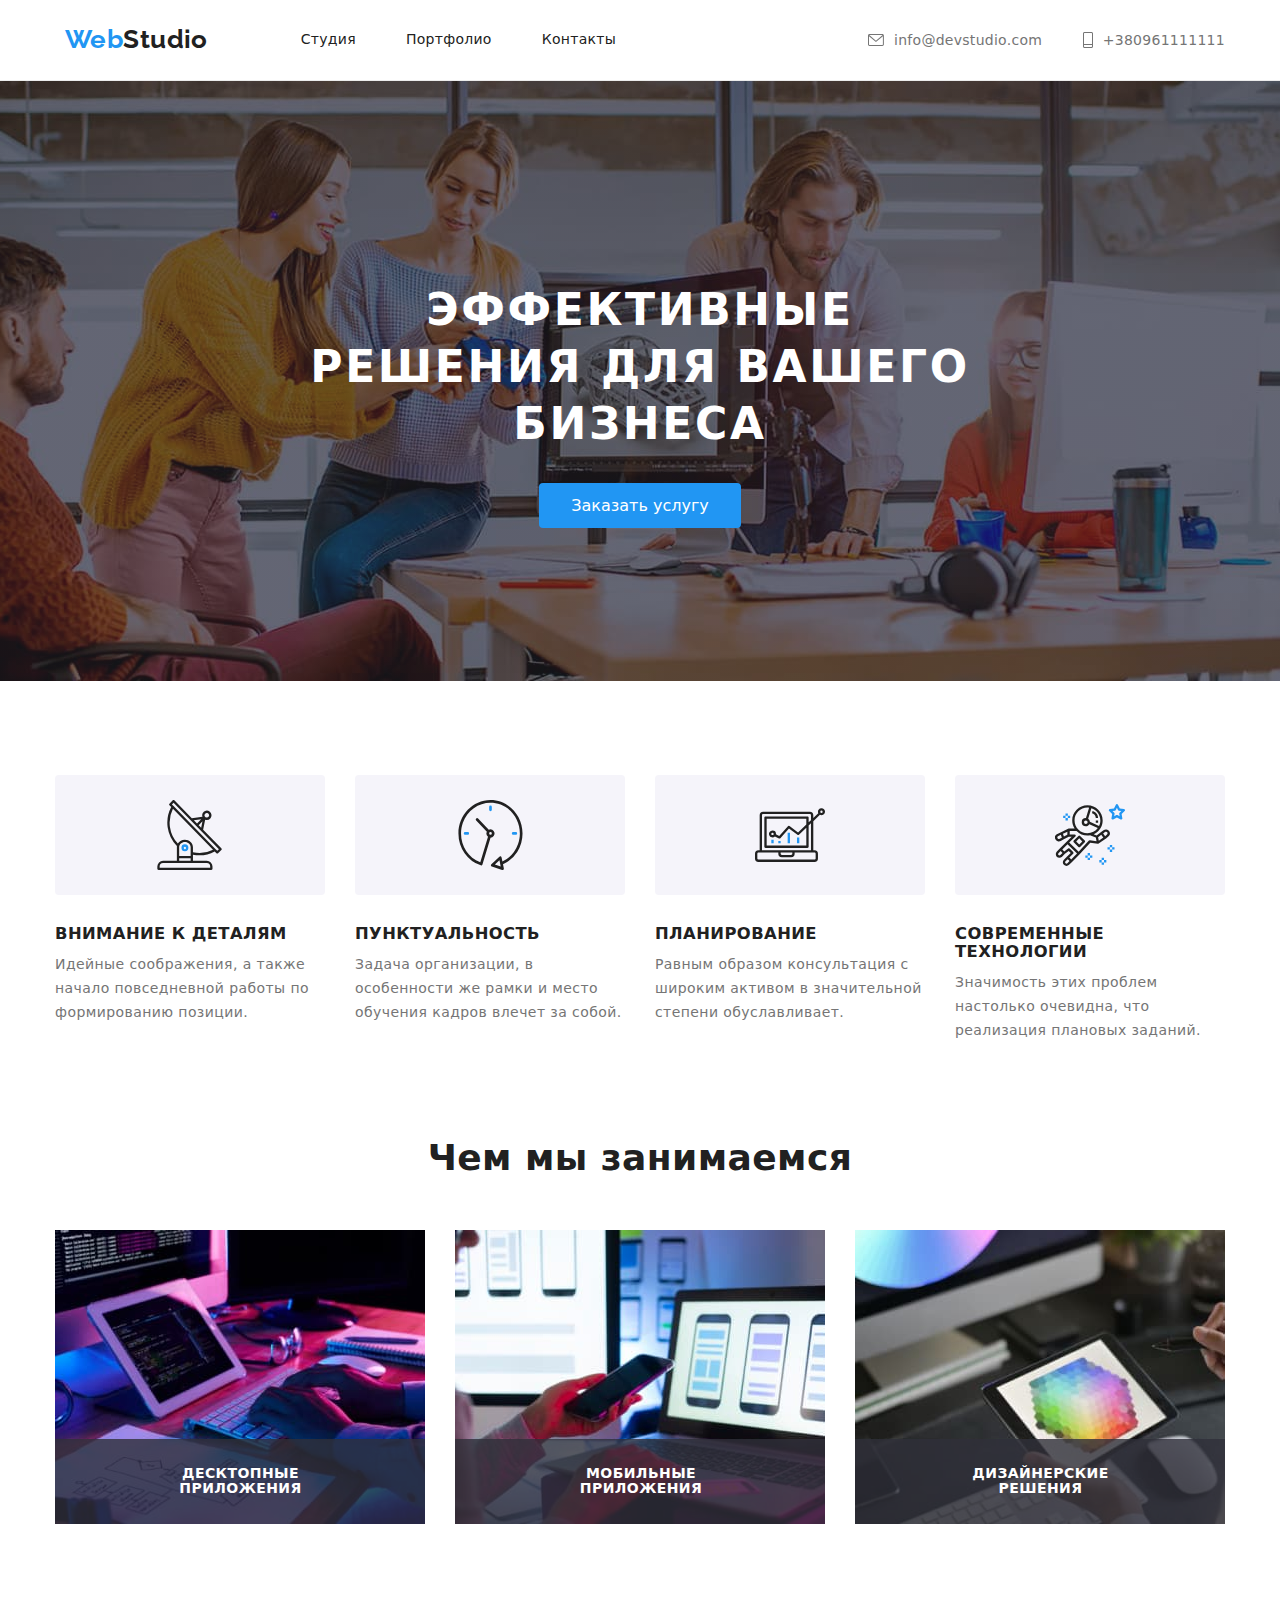
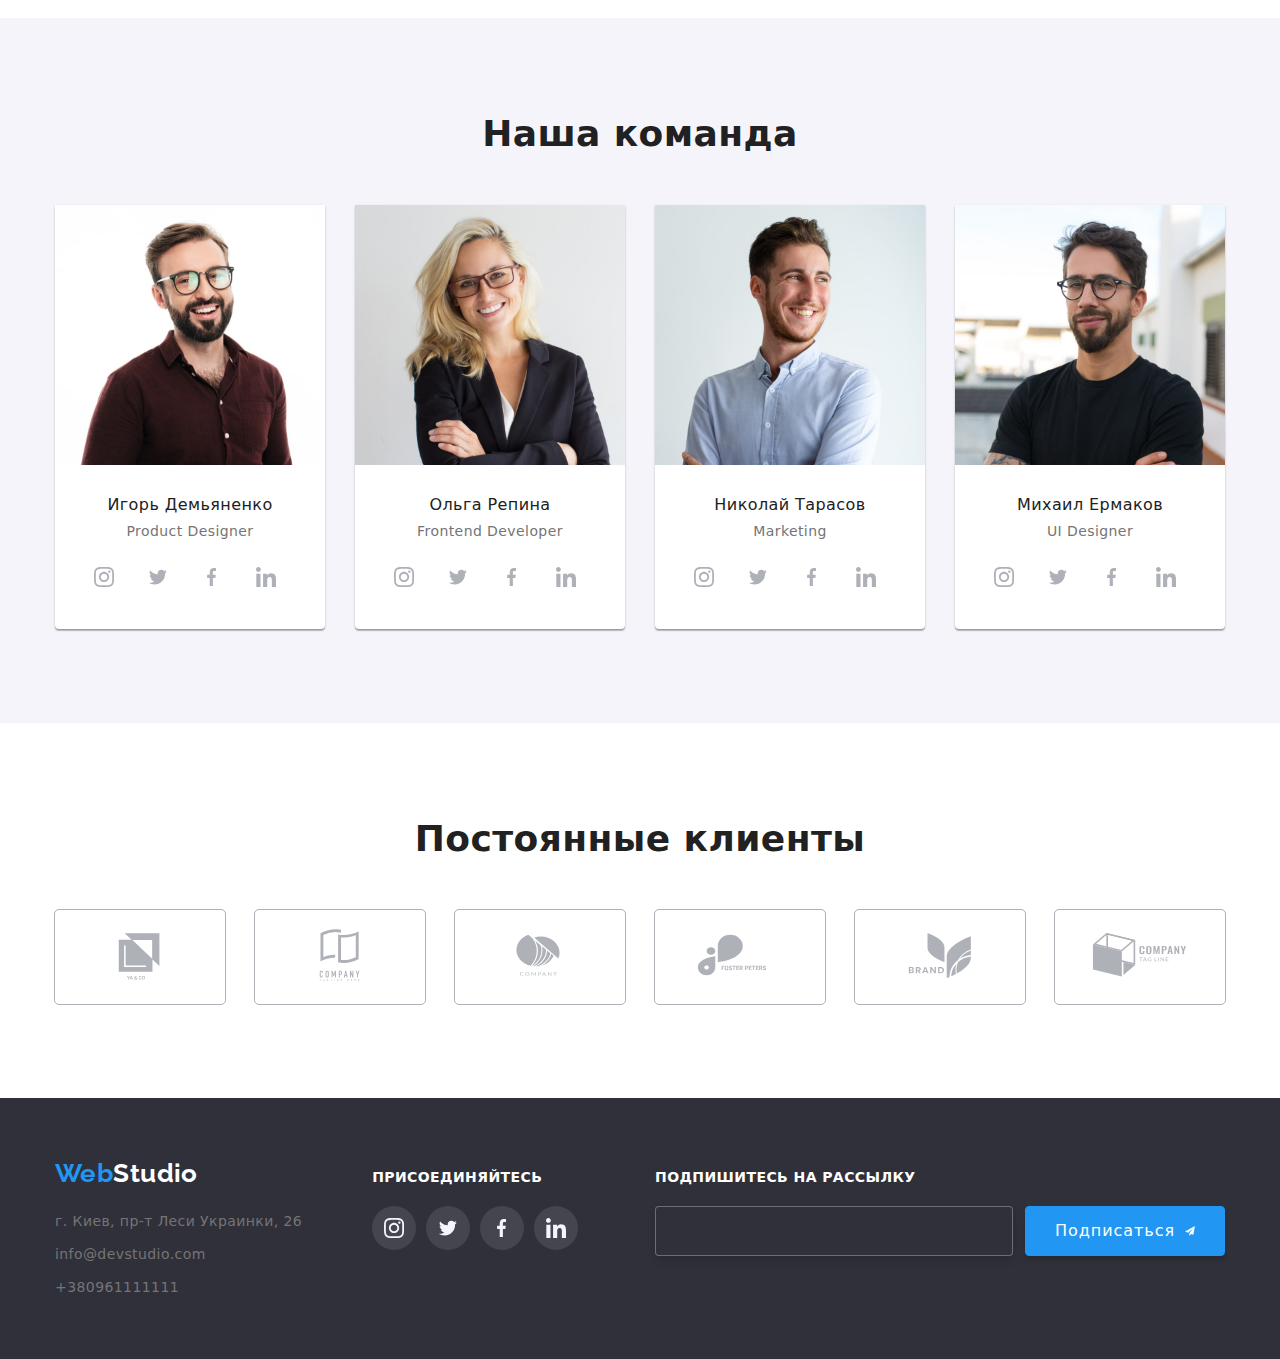
==== commit 25ccac95: "update" ====
--- a/index.html
+++ b/index.html
@@ -10,7 +10,7 @@
         integrity="sha512-wpPYUAdjBVSE4KJnH1VR1HeZfpl1ub8YT/NKx4PuQ5NmX2tKuGu6U/JRp5y+Y8XG2tV+wKQpNHVUX03MfMFn9Q=="
         crossorigin="anonymous" referrerpolicy="no-referrer" />
     <link rel="stylesheet" href="https://cdnjs.cloudflare.com/ajax/libs/animate.css/4.1.1/animate.min.css" />
-    <link rel="stylesheet" href="./css/styles.css">
+    <link rel="stylesheet" href="./css/main.css">
     <title>Studio</title>
 </head>
 <body>
--- a/css/main.css
+++ b/css/main.css
@@ -0,0 +1,1382 @@
+@charset "UTF-8";
+:root {
+  --primary-text-color: #212121;
+  --secondary-text-color: #757575;
+  --hover-effect: #2196f3;
+  --button-background: #f5f4fa;
+  --background-color: #fff;
+  --footer-bg-color: #2f303a;
+  --border-color: #eeeeee;
+  --background-color-cards: #5E5E5;
+  --icons-color: #afb1b8;
+  --button-footer-bgc: rgba(255, 255, 255, 0.1);
+  --thumb-color-opacity: rgba(33, 150, 243, 0.9);
+  --cubic-transition: cubic-bezier(0.4, 0, 0.2, 1);
+}
+
+* {
+  -webkit-box-sizing: border-box;
+  box-sizing: border-box;
+}
+
+body {
+  color: var(--primary-text-color);
+  background-color: var(--background-color);
+  font-family: 'Roboto', sans-serif;
+  font-size: 14px;
+  letter-spacing: 0.03em;
+}
+
+ul {
+  list-style: none;
+  padding-left: 0;
+  margin: 0;
+}
+
+h1,
+h2,
+h3,
+h4,
+p {
+  margin: 0;
+  padding: 0;
+}
+
+a {
+  text-decoration: none;
+}
+
+img {
+  display: block;
+  max-width: 100%;
+  height: auto;
+}
+
+/* Класс невидимки */
+.hidden {
+  width: 1px;
+  height: 1px;
+  overflow: hidden;
+  opacity: 0;
+  margin-top: -1px;
+}
+
+.container {
+  width: 1200px;
+  padding-left: 15px;
+  padding-right: 15px;
+  margin-left: auto;
+  margin-right: auto;
+}
+
+.section {
+  padding-bottom: 94px;
+  padding-top: 94px;
+}
+
+.section:nth-child(4n) {
+  background-color: var(--button-background);
+}
+
+.section--padding {
+  padding-top: 0;
+}
+
+/* Страница контактов */
+.test {
+  width: 1200px;
+  height: 1200px;
+  margin: 0 auto;
+}
+
+.construct {
+  display: block;
+  margin-left: auto;
+  margin-right: auto;
+  padding-top: 200px;
+}
+
+.hero {
+  background-color: var(--footer-bg-color);
+  text-align: center;
+  padding-top: 200px;
+  padding-bottom: 200px;
+  height: 600px;
+  max-width: 1600px;
+  margin-left: auto;
+  margin-right: auto;
+  background-image: -webkit-gradient(
+      linear,
+      left top,
+      right top,
+      from(rgba(47, 48, 58, 0.4)),
+      to(rgba(47, 48, 58, 0.4))
+    ),
+    url(../images/overlay.jpg);
+  background-image: linear-gradient(to right, rgba(47, 48, 58, 0.4), rgba(47, 48, 58, 0.4)),
+    url(../images/overlay.jpg);
+  background-repeat: no-repeat;
+  background-position: center;
+}
+
+/*-------------- Хэдер------------------- */
+.nav__main {
+  margin: auto;
+  display: -webkit-box;
+  display: -ms-flexbox;
+  display: flex;
+  -webkit-box-align: center;
+  -ms-flex-align: center;
+  align-items: center;
+  -webkit-box-pack: justify;
+  -ms-flex-pack: justify;
+  justify-content: space-between;
+}
+
+.nav__logo {
+  display: -webkit-box;
+  display: -ms-flexbox;
+  display: flex;
+  margin-left: 10px;
+}
+
+.nav__list {
+  display: -webkit-box;
+  display: -ms-flexbox;
+  display: flex;
+  -webkit-box-align: center;
+  -ms-flex-align: center;
+  align-items: center;
+  width: 294px;
+  -webkit-box-pack: justify;
+  -ms-flex-pack: justify;
+  justify-content: space-between;
+  margin-left: 0;
+  margin-right: 0;
+}
+
+.footer {
+  padding-top: 60px;
+  padding-bottom: 60px;
+  background-color: var(--footer-bg-color);
+  display: -webkit-box;
+  display: -ms-flexbox;
+  display: flex;
+  -webkit-box-align: center;
+  -ms-flex-align: center;
+  align-items: center;
+}
+
+.footer--align {
+  display: -webkit-box;
+  display: -ms-flexbox;
+  display: flex;
+  -webkit-box-align: baseline;
+  -ms-flex-align: baseline;
+  align-items: baseline;
+}
+
+/*! modern-normalize v1.1.0 | MIT License | https://github.com/sindresorhus/modern-normalize */
+/*
+Document
+========
+*/
+/**
+Use a better box model (opinionated).
+*/
+*,
+::before,
+::after {
+  -webkit-box-sizing: border-box;
+  box-sizing: border-box;
+}
+
+/**
+1. Correct the line height in all browsers.
+2. Prevent adjustments of font size after orientation changes in iOS.
+3. Use a more readable tab size (opinionated).
+*/
+html {
+  line-height: 1.15;
+  /* 1 */
+  -webkit-text-size-adjust: 100%;
+  /* 2 */
+  -moz-tab-size: 4;
+  /* 3 */
+  -o-tab-size: 4;
+  tab-size: 4;
+  /* 3 */
+}
+
+/*
+Sections
+========
+*/
+/**
+1. Remove the margin in all browsers.
+2. Improve consistency of default fonts in all browsers. (https://github.com/sindresorhus/modern-normalize/issues/3)
+*/
+body {
+  margin: 0;
+  /* 1 */
+  font-family: system-ui, -apple-system, 'Segoe UI', Roboto, Helvetica, Arial, sans-serif,
+    'Apple Color Emoji', 'Segoe UI Emoji';
+  /* 2 */
+}
+
+/*
+Grouping content
+================
+*/
+/**
+1. Add the correct height in Firefox.
+2. Correct the inheritance of border color in Firefox. (https://bugzilla.mozilla.org/show_bug.cgi?id=190655)
+*/
+hr {
+  height: 0;
+  /* 1 */
+  color: inherit;
+  /* 2 */
+}
+
+/*
+Text-level semantics
+====================
+*/
+/**
+Add the correct text decoration in Chrome, Edge, and Safari.
+*/
+abbr[title] {
+  -webkit-text-decoration: underline dotted;
+  text-decoration: underline dotted;
+}
+
+/**
+Add the correct font weight in Edge and Safari.
+*/
+b,
+strong {
+  font-weight: bolder;
+}
+
+/**
+1. Improve consistency of default fonts in all browsers. (https://github.com/sindresorhus/modern-normalize/issues/3)
+2. Correct the odd 'em' font sizing in all browsers.
+*/
+code,
+kbd,
+samp,
+pre {
+  font-family: ui-monospace, SFMono-Regular, Consolas, 'Liberation Mono', Menlo, monospace;
+  /* 1 */
+  font-size: 1em;
+  /* 2 */
+}
+
+/**
+Add the correct font size in all browsers.
+*/
+small {
+  font-size: 80%;
+}
+
+/**
+Prevent 'sub' and 'sup' elements from affecting the line height in all browsers.
+*/
+sub,
+sup {
+  font-size: 75%;
+  line-height: 0;
+  position: relative;
+  vertical-align: baseline;
+}
+
+sub {
+  bottom: -0.25em;
+}
+
+sup {
+  top: -0.5em;
+}
+
+/*
+Tabular data
+============
+*/
+/**
+1. Remove text indentation from table contents in Chrome and Safari. (https://bugs.chromium.org/p/chromium/issues/detail?id=999088, https://bugs.webkit.org/show_bug.cgi?id=201297)
+2. Correct table border color inheritance in all Chrome and Safari. (https://bugs.chromium.org/p/chromium/issues/detail?id=935729, https://bugs.webkit.org/show_bug.cgi?id=195016)
+*/
+table {
+  text-indent: 0;
+  /* 1 */
+  border-color: inherit;
+  /* 2 */
+}
+
+/*
+Forms
+=====
+*/
+/**
+1. Change the font styles in all browsers.
+2. Remove the margin in Firefox and Safari.
+*/
+button,
+input,
+optgroup,
+select,
+textarea {
+  font-family: inherit;
+  /* 1 */
+  font-size: 100%;
+  /* 1 */
+  line-height: 1.15;
+  /* 1 */
+  margin: 0;
+  /* 2 */
+}
+
+/**
+Remove the inheritance of text transform in Edge and Firefox.
+*/
+button,
+select {
+  text-transform: none;
+}
+
+/**
+Correct the inability to style clickable types in iOS and Safari.
+*/
+button,
+[type='button'],
+[type='reset'],
+[type='submit'] {
+  -webkit-appearance: button;
+}
+
+/**
+Remove the inner border and padding in Firefox.
+*/
+::-moz-focus-inner {
+  border-style: none;
+  padding: 0;
+}
+
+/**
+Restore the focus styles unset by the previous rule.
+*/
+:-moz-focusring {
+  outline: 1px dotted ButtonText;
+}
+
+/**
+Remove the additional ':invalid' styles in Firefox.
+See: https://github.com/mozilla/gecko-dev/blob/2f9eacd9d3d995c937b4251a5557d95d494c9be1/layout/style/res/forms.css#L728-L737
+*/
+:-moz-ui-invalid {
+  box-shadow: none;
+}
+
+/**
+Remove the padding so developers are not caught out when they zero out 'fieldset' elements in all browsers.
+*/
+legend {
+  padding: 0;
+}
+
+/**
+Add the correct vertical alignment in Chrome and Firefox.
+*/
+progress {
+  vertical-align: baseline;
+}
+
+/**
+Correct the cursor style of increment and decrement buttons in Safari.
+*/
+::-webkit-inner-spin-button,
+::-webkit-outer-spin-button {
+  height: auto;
+}
+
+/**
+1. Correct the odd appearance in Chrome and Safari.
+2. Correct the outline style in Safari.
+*/
+[type='search'] {
+  -webkit-appearance: textfield;
+  /* 1 */
+  outline-offset: -2px;
+  /* 2 */
+}
+
+/**
+Remove the inner padding in Chrome and Safari on macOS.
+*/
+::-webkit-search-decoration {
+  -webkit-appearance: none;
+}
+
+/**
+1. Correct the inability to style clickable types in iOS and Safari.
+2. Change font properties to 'inherit' in Safari.
+*/
+::-webkit-file-upload-button {
+  -webkit-appearance: button;
+  /* 1 */
+  font: inherit;
+  /* 2 */
+}
+
+/*
+Interactive
+===========
+*/
+/*
+Add the correct display in Chrome and Safari.
+*/
+summary {
+  display: list-item;
+}
+
+.backdrop {
+  position: fixed;
+  top: 0;
+  left: 0;
+  width: 100%;
+  height: 100%;
+  background-color: rgba(0, 0, 0, 0.2);
+  z-index: 100;
+  -webkit-transition: opacity 250ms cubic-bezier(0.4, 0, 0.2, 1);
+  transition: opacity 250ms cubic-bezier(0.4, 0, 0.2, 1);
+}
+
+.backdrop.is-hidden {
+  opacity: 0;
+  pointer-events: none;
+  -webkit-transition: opacity 250ms cubic-bezier(0.4, 0, 0.2, 1);
+  transition: opacity 250ms cubic-bezier(0.4, 0, 0.2, 1);
+}
+
+/* Контакты в шапке */
+.contacts {
+  display: -webkit-box;
+  display: -ms-flexbox;
+  display: flex;
+  width: 357px;
+  -webkit-box-pack: justify;
+  -ms-flex-pack: justify;
+  justify-content: space-between;
+}
+
+.contacts__link {
+  text-decoration: none;
+  color: var(--secondary-text-color);
+  font-weight: 500;
+  line-height: 1.17;
+  letter-spacing: 0.02em;
+  display: -webkit-box;
+  display: -ms-flexbox;
+  display: flex;
+  -webkit-box-align: center;
+  -ms-flex-align: center;
+  align-items: center;
+  -webkit-transition: color 250ms cubic-bezier(0.4, 0, 0.2, 1);
+  transition: color 250ms cubic-bezier(0.4, 0, 0.2, 1);
+}
+
+.contacts__link:not(:last-child) {
+  margin-right: 30px;
+}
+
+.contacts__link:hover,
+.contacts__link:focus {
+  color: var(--hover-effect);
+}
+
+.contacts__link:hover .contacts__email,
+.contacts__link:focus .contacts__email,
+.contacts__link:hover .contacts__phone,
+.contacts__link:focus .contacts__phone {
+  fill: currentColor;
+}
+
+.contacts__email {
+  width: 16px;
+  height: 12px;
+  fill: var(--secondary-text-color);
+  margin-right: 10px;
+}
+
+.contacts__phone {
+  width: 10px;
+  height: 16px;
+  margin-right: 10px;
+  fill: var(--secondary-text-color);
+}
+
+.nav__link {
+  position: relative;
+  display: block;
+  color: inherit;
+  text-decoration: none;
+  font-weight: 500;
+  line-height: 1.14;
+  letter-spacing: 0.02em;
+  margin-right: 50px;
+  padding-bottom: 24px;
+  padding-top: 32px;
+  padding-bottom: 32px;
+  -webkit-transition: color 250ms cubic-bezier(0.4, 0, 0.2, 1);
+  transition: color 250ms cubic-bezier(0.4, 0, 0.2, 1);
+}
+
+.current .nav__link::after {
+  position: absolute;
+  content: '';
+  display: block;
+  width: 100%;
+  height: 4px;
+  background-color: var(--hover-effect);
+  border-radius: 2px;
+  bottom: 0;
+  /* opacity: 0; */
+}
+
+.nav-list .nav__link:hover,
+.nav-list .nav__link:focus {
+  color: var(--hover-effect);
+}
+
+.nav-list .nav__link.current {
+  color: var(--hover-effect);
+}
+
+/* Блок контактов внизу */
+.address__list {
+  margin-top: 20px;
+}
+
+.address__link {
+  text-decoration: none;
+  color: var(--secondary-text-color);
+  font-style: normal;
+  /* здесь пришлось перебить тег адрес */
+  font-weight: 400;
+  line-height: 1.71;
+  -webkit-transition: color 250ms cubic-bezier(0.4, 0, 0.2, 1);
+  transition: color 250ms cubic-bezier(0.4, 0, 0.2, 1);
+}
+
+.address__link:hover,
+.address__link:focus {
+  color: var(--background-color);
+}
+
+.address__item:not(:last-child) {
+  -ms-flex-line-pack: justify;
+  align-content: space-between;
+  margin-bottom: 9px;
+}
+
+.modal {
+  position: absolute;
+  top: 50%;
+  left: 50%;
+  -webkit-transform: translate(-50%, -50%);
+  transform: translate(-50%, -50%);
+  min-height: 581px;
+  min-width: 528px;
+  background-color: var(--background-color);
+  -webkit-box-shadow: 0px 1px 3px rgba(0, 0, 0, 0.12), 0px 1px 1px rgba(0, 0, 0, 0.14),
+    0px 2px 1px rgba(0, 0, 0, 0.2);
+  box-shadow: 0px 1px 3px rgba(0, 0, 0, 0.12), 0px 1px 1px rgba(0, 0, 0, 0.14),
+    0px 2px 1px rgba(0, 0, 0, 0.2);
+  border-radius: 4px;
+  padding: 40px;
+}
+
+.modal__input-box {
+  display: block;
+  margin-bottom: 10px;
+  font-size: 12px;
+  line-height: 1.1;
+  color: var(--secondary-text-color);
+  position: relative;
+  text-align: left;
+}
+
+.modal__form {
+  margin-top: 12px;
+}
+
+.modal__icon {
+  position: absolute;
+  display: block;
+  top: 55%;
+  left: 15px;
+  -webkit-transition: 250ms var(--cubic-transition) fill;
+  transition: 250ms var(--cubic-transition) fill;
+}
+
+.modal__policy-link {
+  text-decoration: underline;
+  color: var(--hover-effect);
+}
+
+.modal__form-comment {
+  font-family: inherit;
+  resize: none;
+  height: 120px;
+  padding: 12px 16px;
+}
+
+.modal__form-comment::-webkit-input-placeholder {
+  color: rgba(117, 117, 117, 0.5);
+}
+
+.modal__form-comment:-ms-input-placeholder {
+  color: rgba(117, 117, 117, 0.5);
+}
+
+.modal__form-comment::-ms-input-placeholder {
+  color: rgba(117, 117, 117, 0.5);
+}
+
+.modal__form-comment::placeholder {
+  color: rgba(117, 117, 117, 0.5);
+}
+
+.modal__close-button {
+  width: 30px;
+  height: 30px;
+  border-radius: 50%;
+  background-color: #fff;
+  border: 1px solid rgba(0, 0, 0, 0.1);
+  position: absolute;
+  top: 8px;
+  right: 8px;
+  font-size: 1.5em;
+  -webkit-transition: 250ms var(--cubic-transition) var(--hover-effect);
+  transition: 250ms var(--cubic-transition) var(--hover-effect);
+  cursor: pointer;
+  display: -webkit-box;
+  display: -ms-flexbox;
+  display: flex;
+  -webkit-box-pack: center;
+  -ms-flex-pack: center;
+  justify-content: center;
+  -webkit-box-align: center;
+  -ms-flex-align: center;
+  align-items: center;
+}
+
+.modal__close-button:hover {
+  color: var(--hover-effect);
+}
+
+.modal__input,
+.modal__form-comment {
+  border: 1px solid rgba(33, 33, 33, 0.2);
+  border-radius: 4px;
+  height: 40px;
+  width: 100%;
+  margin-top: 4px;
+  padding: 0 10px 0 35px;
+  -webkit-transition: 250ms var(--cubic-transition) border;
+  transition: 250ms var(--cubic-transition) border;
+}
+
+.modal__input:focus,
+.modal__form-comment:focus {
+  outline: none;
+  border: 1px solid var(--hover-effect);
+}
+
+.modal__input:focus + .modal__icon {
+  fill: var(--hover-effect);
+}
+
+.modal__policy-box {
+  font-size: 14px;
+  line-height: 1.5;
+  letter-spacing: 0.03em;
+  color: var(--secondary-text-color);
+  display: -webkit-box;
+  display: -ms-flexbox;
+  display: flex;
+  -webkit-box-align: center;
+  -ms-flex-align: center;
+  align-items: center;
+  margin-bottom: 30px;
+}
+
+.modal__policy-box::before {
+  content: '';
+  width: 16px;
+  height: 16px;
+  border: 1px solid var(--primary-text-color);
+  border-radius: 2px;
+  margin-right: 7px;
+}
+
+.modal__policy-checkbox {
+  position: absolute;
+  width: 1px;
+  height: 1px;
+  margin: -1px;
+  border: 0;
+  padding: 0;
+  clip: rect(0 0 0 0);
+  overflow: hidden;
+}
+
+.modal__policy-checkbox:checked + .modal__policy-box:before {
+  background-color: var(--hover-effect);
+  background-image: url(../images/checkbox.svg);
+  background-repeat: no-repeat;
+  background-position: center;
+  background-size: contain;
+}
+
+.modal__policy-checkbox:focus + .modal__policy-box:before {
+  border: 2px solid var(--hover-effect);
+}
+
+.modal__button {
+  background-color: var(--hover-effect);
+  color: var(--background-color);
+  width: 200px;
+  font-weight: 500;
+  font-size: 16px;
+  line-height: 1.6;
+  border: none;
+  -webkit-box-shadow: 0px 4px 4px rgba(0, 0, 0, 0.15);
+  box-shadow: 0px 4px 4px rgba(0, 0, 0, 0.15);
+  border-radius: 4px;
+  padding: 10px 55px;
+  cursor: pointer;
+}
+
+.modal__button:hover,
+.modal__button:focus {
+  background-color: #188ce8;
+}
+
+/* Наши клиенты */
+.clients-box {
+  width: 1170px;
+}
+
+.our-clients {
+  display: -webkit-box;
+  display: -ms-flexbox;
+  display: flex;
+  -webkit-box-pack: justify;
+  -ms-flex-pack: justify;
+  justify-content: space-between;
+}
+
+.our-clients__item {
+  outline: 1px solid var(--icons-color);
+  width: 170px;
+  height: 94px;
+  border-radius: 4px;
+  -webkit-transition: outline 250ms cubic-bezier(0.4, 0, 0.2, 1);
+  transition: outline 250ms cubic-bezier(0.4, 0, 0.2, 1);
+}
+
+.our-clients__icon {
+  width: 106px;
+  height: 60px;
+  margin: 16px 32px;
+  fill: var(--icons-color);
+  -webkit-transition: fill 250ms cubic-bezier(0.4, 0, 0.2, 1);
+  transition: fill 250ms cubic-bezier(0.4, 0, 0.2, 1);
+}
+
+.our-clients__item:hover {
+  outline: 1px solid var(--hover-effect);
+}
+
+.our-clients__item:hover .our-clients__icon {
+  fill: var(--hover-effect);
+}
+
+/* Перечисление особенностей на странице Студия */
+.features__list {
+  display: -webkit-box;
+  display: -ms-flexbox;
+  display: flex;
+  -webkit-box-pack: justify;
+  -ms-flex-pack: justify;
+  justify-content: space-between;
+}
+
+.features__item {
+  width: 270px;
+}
+
+.features__item::before {
+  display: block;
+  content: '';
+  height: 120px;
+  margin-bottom: 30px;
+  background-color: var(--button-background);
+  border-radius: 4px;
+}
+
+.features__item.features--satelite::before {
+  background-image: url(../images/satelite.svg);
+  background-size: 65.32px 70px;
+  background-repeat: no-repeat;
+  background-position: center;
+}
+
+.features__item.features--time::before {
+  background-image: url(../images/time.svg);
+  background-size: 66.96px 70px;
+  background-repeat: no-repeat;
+  background-position: center;
+}
+
+.features__item.features--laptop::before {
+  background-image: url(../images/laptop.svg);
+  background-repeat: no-repeat;
+  background-position: center;
+}
+
+.features__item.features--astronaut::before {
+  background-image: url(../images/astronaut.svg);
+  background-size: 70px 70px;
+  background-repeat: no-repeat;
+  background-position: center;
+}
+
+.team {
+  display: -webkit-box;
+  display: -ms-flexbox;
+  display: flex;
+  background-color: var(--button-background);
+  -webkit-box-pack: justify;
+  -ms-flex-pack: justify;
+  justify-content: space-between;
+}
+
+.team__list-box {
+  background-color: var(--background-color);
+  -webkit-box-shadow: 0px 1px 3px rgba(0, 0, 0, 0.12), 0px 1px 1px rgba(0, 0, 0, 0.14),
+    0px 2px 1px rgba(0, 0, 0, 0.2);
+  box-shadow: 0px 1px 3px rgba(0, 0, 0, 0.12), 0px 1px 1px rgba(0, 0, 0, 0.14),
+    0px 2px 1px rgba(0, 0, 0, 0.2);
+  border-radius: 0px 0px 4px 4px;
+}
+
+.team__list-box:not(:last-child) {
+  margin-right: 30px;
+}
+
+.team__name {
+  color: var(--primary-text-color);
+  font-style: normal;
+  font-weight: bold;
+  text-transform: capitalize;
+  line-height: 1.1;
+  margin-bottom: 10px;
+}
+
+.team__list-label {
+  padding-top: 30px;
+  padding-bottom: 30px;
+  text-align: center;
+}
+
+.features__text,
+.team__title {
+  color: var(--secondary-text-color);
+  font-style: normal;
+  font-weight: normal;
+  line-height: 1.7;
+}
+
+.team__name {
+  font-weight: 500;
+  font-size: 16px;
+  line-height: 1.2;
+}
+
+.team__title {
+  line-height: 1.1;
+}
+
+/* ---------------Страница Портфолио----------------------- */
+/* Блок проэктов */
+.projects-list {
+  display: -webkit-box;
+  display: -ms-flexbox;
+  display: flex;
+  -ms-flex-wrap: wrap;
+  flex-wrap: wrap;
+  margin-right: -30px;
+  margin-bottom: -30px;
+  padding: 0;
+}
+
+.project-link {
+  text-decoration: none;
+  display: block;
+}
+
+.project-link:hover,
+.project-link:focus {
+  -webkit-box-shadow: 0px 1px 1px rgba(0, 0, 0, 0.12), 0px 4px 4px rgba(0, 0, 0, 0.06),
+    1px 4px 6px rgba(0, 0, 0, 0.16);
+  box-shadow: 0px 1px 1px rgba(0, 0, 0, 0.12), 0px 4px 4px rgba(0, 0, 0, 0.06),
+    1px 4px 6px rgba(0, 0, 0, 0.16);
+}
+
+.project-link:hover .thumb-overlay {
+  -webkit-transform: translatey(0);
+  transform: translatey(0);
+}
+
+.card-footer {
+  padding: 20px 24px;
+}
+
+.project-text {
+  color: var(--secondary-text-color);
+  font-size: 16px;
+  line-height: 1.87;
+}
+
+.project-title {
+  padding: 20px 24px;
+  border-bottom: 1px solid var(--border-color);
+  border-left: 1px solid var(--border-color);
+  border-right: 1px solid var(--border-color);
+}
+
+.project-item {
+  margin-right: 30px;
+  margin-bottom: 30px;
+}
+
+.project-item:nth-last-child(-n + 3) {
+  margin-bottom: 0;
+}
+
+.project-image {
+  margin-left: 0;
+  margin-right: 0;
+}
+
+.project-thumb {
+  position: relative;
+  overflow: hidden;
+}
+
+.thumb-overlay {
+  position: absolute;
+  -webkit-transition: -webkit-transform 250ms cubic-bezier(0.4, 0, 0.2, 1);
+  transition: -webkit-transform 250ms cubic-bezier(0.4, 0, 0.2, 1);
+  transition: transform 250ms cubic-bezier(0.4, 0, 0.2, 1);
+  transition: transform 250ms cubic-bezier(0.4, 0, 0.2, 1),
+    -webkit-transform 250ms cubic-bezier(0.4, 0, 0.2, 1);
+  -webkit-transform: translatey(101%);
+  transform: translatey(101%);
+  background: var(--thumb-color-opacity);
+  font-size: 18px;
+  line-height: 1.5;
+  color: var(--background-color);
+  text-align: center;
+  padding: 63px 24px;
+  height: 100%;
+  width: 100%;
+  left: 0;
+  top: 0;
+}
+
+/* Социальные сети в карточках */
+.social__list {
+  display: -webkit-box;
+  display: -ms-flexbox;
+  display: flex;
+  -webkit-box-pack: center;
+  -ms-flex-pack: center;
+  justify-content: center;
+  margin-top: 16px;
+}
+
+.social__link {
+  width: 44px;
+  height: 44px;
+  display: -webkit-inline-box;
+  display: -ms-inline-flexbox;
+  display: inline-flex;
+  -webkit-box-pack: center;
+  -ms-flex-pack: center;
+  justify-content: center;
+  -webkit-box-align: center;
+  -ms-flex-align: center;
+  align-items: center;
+  fill: var(--icons-color);
+  overflow: hidden;
+  border-radius: 50%;
+  -webkit-transition: fill 250ms cubic-bezier(0.4, 0, 0.2, 1);
+  transition: fill 250ms cubic-bezier(0.4, 0, 0.2, 1);
+  -webkit-transition: background-color 250ms cubic-bezier(0.4, 0, 0.2, 1);
+  transition: background-color 250ms cubic-bezier(0.4, 0, 0.2, 1);
+}
+
+.social__link:hover {
+  background-color: var(--hover-effect);
+  fill: white;
+}
+
+.social__item:not(last-child) {
+  margin-right: 10px;
+}
+
+/* Секция подписки в футере */
+.subscribe__main {
+  margin-left: auto;
+}
+
+.footer__input {
+  display: -webkit-box;
+  display: -ms-flexbox;
+  display: flex;
+}
+
+.subscribe__input {
+  width: 358px;
+  height: 50px;
+  border: 1px solid rgba(255, 255, 255, 0.3);
+  -webkit-filter: drop-shadow(0px 4px 4px rgba(0, 0, 0, 0.15));
+  filter: drop-shadow(0px 4px 4px rgba(0, 0, 0, 0.15));
+  border-radius: 4px;
+  font-size: 16px;
+  line-height: 1.3;
+  display: -webkit-box;
+  display: -ms-flexbox;
+  display: flex;
+  -webkit-box-align: center;
+  -ms-flex-align: center;
+  align-items: center;
+  letter-spacing: 0.03em;
+  color: rgba(255, 255, 255, 0.6);
+  background-color: var(--footer-bg-color);
+  padding: 15px 0px 15px 16px;
+}
+
+.subscribe__input:focus {
+  outline: none;
+  border: 1px solid rgba(255, 255, 255, 0.3);
+}
+
+.join__nav {
+  margin-left: 70px;
+}
+
+.join__list {
+  width: 206px;
+  height: 80px;
+  display: -webkit-box;
+  display: -ms-flexbox;
+  display: flex;
+}
+
+.portfolio__list {
+  display: -webkit-box;
+  display: -ms-flexbox;
+  display: flex;
+  -webkit-box-pack: justify;
+  -ms-flex-pack: justify;
+  justify-content: space-between;
+}
+
+.portfolio__thumb {
+  position: relative;
+}
+
+.portfolio__thumb > .portfolio__label {
+  position: absolute;
+  bottom: 0;
+  text-transform: uppercase;
+  color: var(--background-color);
+  font-style: normal;
+  font-weight: bold;
+  font-size: 14px;
+  line-height: 1.1;
+  text-align: center;
+  letter-spacing: 0.03em;
+  background: rgba(47, 48, 58, 0.8);
+  padding-top: 27px;
+  padding-bottom: 27px;
+}
+
+.portfolio--desctop {
+  padding-right: 82px;
+  padding-left: 83px;
+}
+
+.portfolio--mobile {
+  padding-right: 84px;
+  padding-left: 86px;
+}
+
+.portfolio--design {
+  padding-right: 90px;
+  padding-left: 91px;
+}
+
+.logo,
+.footer__logo {
+  font-family: 'Raleway', sans-serif;
+  color: var(--primary-text-color);
+  font-size: 26px;
+  line-height: 1.2;
+  font-weight: bold;
+  text-decoration: none;
+}
+
+.logo {
+  padding-right: 93px;
+  padding-top: 24px;
+}
+
+.logo .web-title,
+.footer__logo .web-title {
+  color: var(--hover-effect);
+}
+
+.icon--instagram {
+  width: 20px;
+  height: 20px;
+}
+
+.icon--twitter {
+  width: 20px;
+  height: 16.25px;
+}
+
+.icon--facebook {
+  width: 10px;
+  height: 20px;
+}
+
+.icon--linkedin {
+  width: 20px;
+  height: 20px;
+}
+
+.footer__logo {
+  color: var(--background-color);
+}
+
+.join__icons-link {
+  width: 44px;
+  height: 44px;
+  display: -webkit-inline-box;
+  display: -ms-inline-flexbox;
+  display: inline-flex;
+  -webkit-box-pack: center;
+  -ms-flex-pack: center;
+  justify-content: center;
+  -webkit-box-align: center;
+  -ms-flex-align: center;
+  align-items: center;
+  fill: var(--button-background);
+  border-radius: 50%;
+  background-color: var(--button-footer-bgc);
+  margin-right: 10px;
+  -webkit-transition: background-color 250ms cubic-bezier(0.4, 0, 0.2, 1);
+  transition: background-color 250ms cubic-bezier(0.4, 0, 0.2, 1);
+}
+
+.join__icons-link:hover {
+  background-color: var(--hover-effect);
+  fill: white;
+  border-radius: 50%;
+}
+
+.button__icon {
+  cursor: pointer;
+  display: inline-block;
+  width: 24px;
+  height: 24px;
+  margin-left: 10px;
+}
+
+.icon--phone-modal {
+  width: 13px;
+  height: 13px;
+}
+
+.icon--mail {
+  width: 15px;
+  height: 13px;
+}
+
+.icon--man {
+  width: 12px;
+  height: 12px;
+}
+
+.subscribe__button {
+  width: 200px;
+  height: 50px;
+  background: var(--hover-effect);
+  -webkit-box-shadow: 0px 4px 4px rgba(0, 0, 0, 0.15);
+  box-shadow: 0px 4px 4px rgba(0, 0, 0, 0.15);
+  border: 1px solid var(--hover-effect);
+  border-radius: 4px;
+  color: var(--background-color);
+  font-size: 16px;
+  line-height: 1.9;
+  letter-spacing: 0.06em;
+  margin-left: 12px;
+  cursor: pointer;
+  display: -webkit-inline-box;
+  display: -ms-inline-flexbox;
+  display: inline-flex;
+  -webkit-box-align: center;
+  -ms-flex-align: center;
+  align-items: center;
+  text-align: center;
+  padding: 10px 29px;
+  -webkit-transition: 250ms var(--cubic-transition) var(--hover-effect);
+  transition: 250ms var(--cubic-transition) var(--hover-effect);
+}
+
+.subscribe__button:hover,
+.subscribe__button:focus {
+  background-color: #188ce8;
+}
+
+/* кнопки навигации вверху в портфолио */
+.button-list {
+  display: -webkit-box;
+  display: -ms-flexbox;
+  display: flex;
+  margin-bottom: 50px;
+  -webkit-box-pack: center;
+  -ms-flex-pack: center;
+  justify-content: center;
+}
+
+.button {
+  background-color: var(--button-background);
+  color: inherit;
+  font-family: inherit;
+  font-weight: 500;
+  font-size: 16px;
+  line-height: 1.6;
+  text-align: center;
+  border: none;
+  border-radius: 4px;
+  margin-right: 8px;
+  white-space: nowrap;
+  padding: 6px 22px;
+  -webkit-transition: color 250ms cubic-bezier(0.4, 0, 0.2, 1);
+  transition: color 250ms cubic-bezier(0.4, 0, 0.2, 1);
+  -webkit-transition: background-color 250ms cubic-bezier(0.4, 0, 0.2, 1);
+  transition: background-color 250ms cubic-bezier(0.4, 0, 0.2, 1);
+}
+
+.button:not(:last-child) {
+  margin-right: 0;
+}
+
+.button:hover,
+.button:focus {
+  background-color: var(--hover-effect);
+  color: var(--background-color);
+  cursor: pointer;
+  -webkit-box-shadow: 0px 3px 1px rgba(0, 0, 0, 0.1), 0px 1px 2px rgba(0, 0, 0, 0.08),
+    0px 2px 2px rgba(0, 0, 0, 0.12);
+  box-shadow: 0px 3px 1px rgba(0, 0, 0, 0.1), 0px 1px 2px rgba(0, 0, 0, 0.08),
+    0px 2px 2px rgba(0, 0, 0, 0.12);
+}
+
+/* Кнопка на странице Cтудия */
+.hero__button {
+  background-color: var(--hover-effect);
+  color: var(--background-color);
+  font-weight: 500;
+  font-size: 16px;
+  line-height: 1.6;
+  text-align: center;
+  border: none;
+  border-radius: 4px;
+  padding: 10px 32px;
+  margin-top: 30px;
+}
+
+.hero__button:hover,
+.hero__button:active {
+  cursor: pointer;
+}
+
+.header {
+  border-bottom: 1px solid #ececec;
+}
+
+/* -----------------------Студия------------------------------- */
+/* Большой блок под рекламу  */
+.hero__title {
+  color: var(--background-color);
+  font-weight: 900;
+  font-size: 44px;
+  line-height: 1.3;
+  letter-spacing: 0.06em;
+  text-transform: uppercase;
+  margin: 0 auto;
+  width: 696px;
+}
+
+.section__header {
+  font-style: normal;
+  font-weight: bold;
+  font-size: 36px;
+  line-height: 1.2;
+  padding-top: 0;
+  text-align: center;
+  margin-bottom: 50px;
+}
+
+.features__header {
+  text-transform: uppercase;
+  margin-bottom: 10px;
+  color: var(--primary-text-color);
+  font-style: normal;
+  font-weight: bold;
+  line-height: 1.1;
+}
+
+.header-two {
+  color: var(--primary-text-color);
+  font-size: 17px;
+  line-height: 2;
+  letter-spacing: 0.06em;
+}
+
+.footer__title {
+  text-transform: uppercase;
+  color: var(--background-color);
+  font-weight: 700;
+  font-size: 14px;
+  line-height: 1.1;
+  margin-bottom: 20px;
+}
+
+.modal__title {
+  font-size: 20px;
+  line-height: 1.1;
+  text-align: center;
+  letter-spacing: 0.03em;
+  color: var(--primary-text-color);
+}
+/*# sourceMappingURL=main.css.map */
